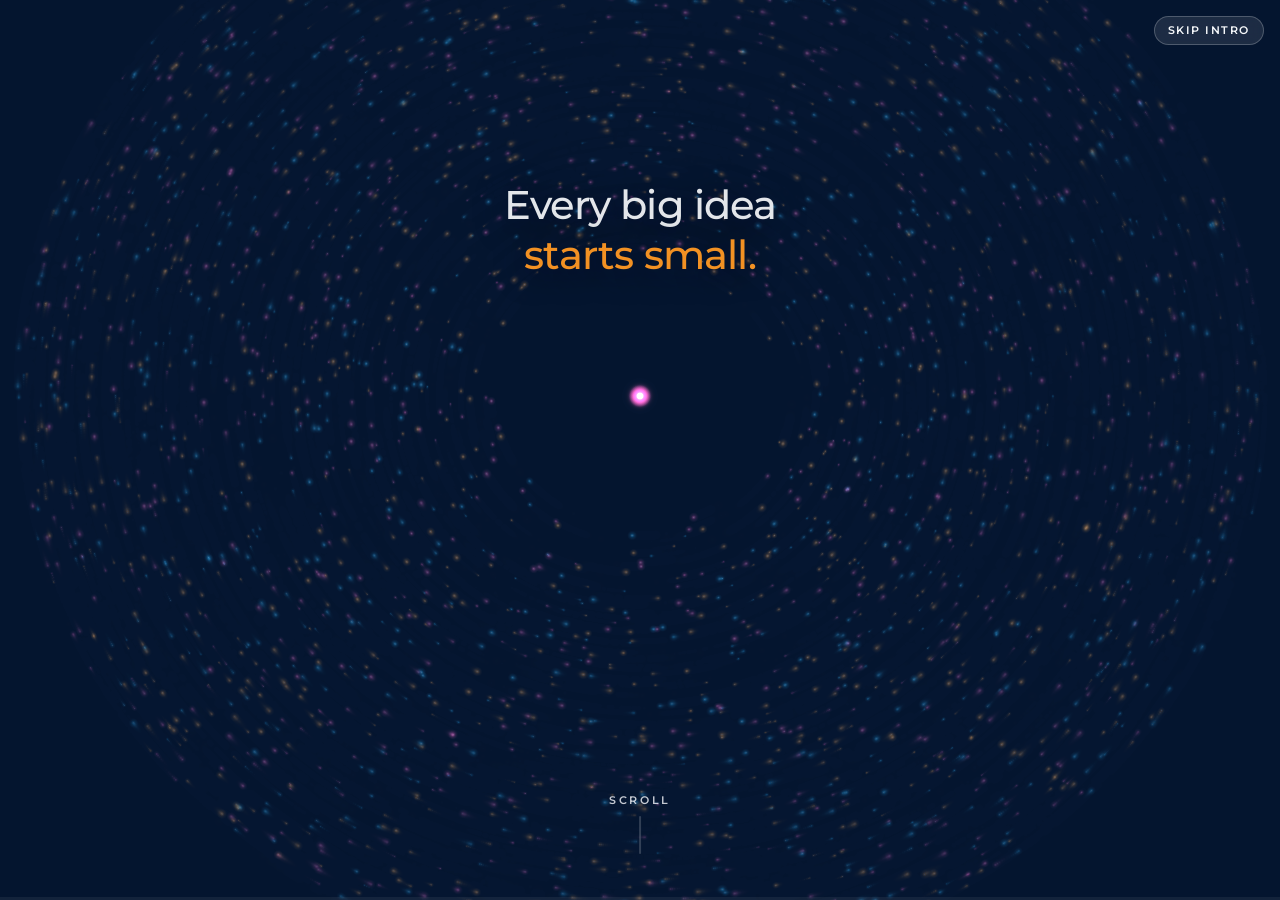
==== index.html @ 08581d8f "Use the high-res MCG logo (crisp white version and full-colour version) Co-Authored-By: Claude Opus " ====
<!doctype html>
<html lang="en">
<head>
<meta charset="utf-8">
<meta name="viewport" content="width=device-width,initial-scale=1,viewport-fit=cover">
<meta name="theme-color" content="#081A35">
<title>MCG Credentials</title>
<link rel="preconnect" href="https://fonts.googleapis.com">
<link rel="preconnect" href="https://fonts.gstatic.com" crossorigin>
<link rel="stylesheet" href="https://fonts.googleapis.com/css2?family=Montserrat:wght@300;400;500;600;700&display=swap">
<link rel="stylesheet" href="styles.css?v=06f9bc8c">
<script>(function(){try{var h=location.hash;if((!h||h==='#'||h==='#1'||h==='#intro')&&!/nointro/.test(location.search)&&!(window.matchMedia&&matchMedia('(prefers-reduced-motion: reduce)').matches))document.documentElement.classList.add('intro')}catch(e){}})();</script>
<link rel="stylesheet" href="intro.css?v=ae460a9e">
</head>
<body>
<div id="intro" tabindex="-1" data-logo="assets/logo_white.webp" aria-label="MCG intro">
  <canvas id="inCv" aria-hidden="true"></canvas>
  <div class="in-txt" id="inT0"><p class="in-s">Every big idea</p><p class="in-s">starts small.</p></div>
  <div class="in-txt" id="inT1"><p class="in-big">We think it.</p></div>
  <div class="in-txt" id="inT2"><p class="in-big">We make it.</p></div>
  <div class="in-txt" id="inT3"><p class="in-big">We grow it.</p><p class="in-stats">800+ brands · 22 years<br>Kuwait &amp; Beirut</p></div>
  <div class="in-txt" id="inT4"><p class="in-big">Welcome to MCG.</p></div>
  <button class="in-skip" id="inSkip" type="button">Skip intro</button>
  <div class="in-hint" id="inHint"><span id="inHintTx">Scroll</span><i></i></div>
  <div class="in-bar"><i id="inBar"></i></div>
  <div class="in-track"></div>
  <div class="in-choose" id="inChoose" aria-hidden="true">
    <div class="ch-top"><img src="assets/logo_white.webp" alt="MCG"><p class="ch-k">Two divisions. One group.</p><p class="ch-h">Where would you like to start?</p></div>
    <div class="ch-tree" aria-hidden="true"><i></i></div>
    <div class="ch-cards">
      <button class="ch-card ag" id="chAgency" type="button"><span class="ch-n">01</span><b>MCG Agency</b><span class="ch-s">Marketing &amp; Communications</span><span class="ch-d">Brand, content, campaigns, media and events, for 800+ brands since 2004.</span><span class="ch-go">See our credentials <svg viewBox="0 0 24 24" fill="none" stroke="currentColor" stroke-width="2" aria-hidden="true"><path d="M4 12h15M13 6l6 6-6 6"/></svg></span></button>
      <a class="ch-card ai" id="chAI" href="ai.html"><span class="ch-n">02</span><b>MCG AI</b><span class="ch-s">Enterprise AI Transformation</span><span class="ch-d">AI consulting, AI as a service, enablement and an innovation lab. In collaboration with NeueCode.</span><span class="ch-go">Explore MCG AI <svg viewBox="0 0 24 24" fill="none" stroke="currentColor" stroke-width="2" aria-hidden="true"><path d="M4 12h15M13 6l6 6-6 6"/></svg></span></a>
    </div>
  </div>
</div>


<div id="vp">
<div id="stage" data-dir="fwd" aria-roledescription="carousel" aria-label="MCG credentials">
  <!-- 1 Cover -->
  <section class="slide s-cover is-active" data-id="hello" data-name="Hello">
    <img class="bg" src="assets/orbs1.webp" alt="">
    <div class="scrim"></div>
    <span class="float" style="left:820px;top:150px;width:22px;height:22px;background:var(--orange)"></span>
    <span class="float" style="left:900px;top:240px;width:14px;height:14px;background:var(--pink);animation-delay:-3s"></span>
    <span class="float" style="left:1010px;top:170px;width:10px;height:10px;background:var(--cyan);animation-delay:-6s"></span>
    <img class="logo rise" style="--d:0" src="assets/logo_white.webp" alt="MCG">
    <p class="eyebrow tag rise" style="--d:1">MCG Agency · Credentials 2026</p>
    <div class="pad">
      <p class="for rise" style="--d:1" id="forLine" hidden>Prepared for <b id="forName"></b></p>
      <p class="for rise" style="--d:1" id="focusLine" hidden>Focused on <b id="focusName"></b></p>
      <div class="kicker rise" style="--d:1"><span class="rule"></span><p class="eyebrow">MCG · Kuwait &amp; Beirut · Since 2004</p></div>
      <h1 class="h1 rise" style="--d:2">We think it.<br>We make it.<br>We grow it<span class="dots3" aria-hidden="true"><i></i><i></i><i></i></span></h1>
      <p class="lede rise" style="--d:3">Strategy, content, campaigns, events and AI films, all under one roof. For Honda, GMC, Kuwait Airways, Microsoft and 800+ more brands since 2004.</p>
      <div class="cbtns rise" style="--d:4"><button class="btn" data-go="1">Take the tour <svg viewBox="0 0 24 24" fill="none" stroke="currentColor" stroke-width="2" aria-hidden="true"><path d="M4 12h15M13 6l6 6-6 6"/></svg></button><a class="btn btn-ai" href="ai.html">Explore MCG AI <svg viewBox="0 0 24 24" fill="none" stroke="currentColor" stroke-width="2" aria-hidden="true"><path d="M4 12h15M13 6l6 6-6 6"/></svg></a></div>
    </div>
  </section>

  <!-- 2 Who -->
  <section class="slide s-who" data-id="who" data-name="Who we are">
    <div class="who">
      <div class="who-l">
        <div class="kicker rise" style="--d:0"><span class="rule"></span><p class="eyebrow">Who we are</p></div>
        <h2 class="h2 rise" style="--d:1">Twenty-two years of building brands in Kuwait.</h2>
        <p class="body rise" style="--d:2">We come up with the idea, make the content, run the campaign and show you what it did. We started as Media City in 2004, and we've been <b>profitable since day one</b>.</p>
        <div class="points rise" style="--d:3">
          <div><i style="--c:var(--cyan)"></i><b>Under one roof</b><span>Strategy, creative, production, media and AI, in one team.</span></div>
          <div><i style="--c:var(--pink)"></i><b>Long relationships</b><span>Ford Alghanim has worked with us for over a decade.</span></div>
          <div><i style="--c:var(--orange)"></i><b>AI-native</b><span>Our own AI tools, AI films and Kuwait's AI community.</span></div>
        </div>
      </div>
      <div class="who-r">
        <div class="counters">
          <div class="counter rise" style="--d:2;--c:var(--cyan)"><b data-count="22">22</b><span>years in the market</span></div>
          <div class="counter rise" style="--d:3;--c:var(--pink)"><b data-count="800" data-suffix="+">800+</b><span>clients served</span></div>
          <div class="counter rise" style="--d:4;--c:var(--orange)"><b data-count="30">30</b><span>people, all in-house</span></div>
          <div class="counter rise" style="--d:5;--c:var(--sky)"><b data-count="1" data-suffix="B+">1B+</b><span>impressions delivered</span></div>
        </div>
        <p class="small rise" style="--d:6">Al Hamra Tower, Kuwait · Beirut, Lebanon</p>
      </div>
    </div>
  </section>

  <!-- 3 Our story -->
  <section data-off="cut" class="slide s-story" data-id="story" data-name="Our story">
    <div class="pad">
      <div class="toprow">
        <div class="head">
          <div class="kicker rise" style="--d:0"><span class="rule"></span><p class="eyebrow">Our story</p></div>
          <h2 class="h2 rise" style="--d:1">From one office in 2004 to an AI-first agency.</h2>
        </div>
        <button class="hint rise replay" style="--d:2" id="stReplay"><i></i>Tap a moment, or watch it play</button>
      </div>
      <div class="st-detail rise" style="--d:3" aria-live="polite">
        <p class="st-big" id="stBig">2004</p>
        <div class="st-main"><p class="eyebrow" id="stEy">2004</p><h3 id="stHead"></h3><p class="body" id="stBody"></p></div>
      </div>
      <div class="st-chart rise" style="--d:4">
        <svg viewBox="0 0 1168 190" aria-hidden="true">
          <defs><linearGradient id="stFill" x1="0" y1="0" x2="0" y2="1"><stop offset="0" stop-color="#F29123" stop-opacity=".22"/><stop offset="1" stop-color="#F29123" stop-opacity="0"/></linearGradient></defs>
          <g id="stTicks"></g>
          <path id="stArea" d=""/>
          <path id="stBase" d=""/>
          <path id="stLit" d=""/>
          <path id="stNext" d=""/>
          <g id="stStorms"></g>
          <circle id="stRunner" r="8"/>
        </svg>
        <div class="st-stops" id="stStops"></div>
      </div>
    </div>
  </section>

  <!-- 6 Who we work with -->
  <section class="slide s-clients-grid" data-id="clients" data-name="Who we work with">
    <div class="pad">
      <div class="toprow">
        <div class="head">
          <div class="kicker rise" style="--d:0"><span class="rule"></span><p class="eyebrow">Who we work with</p></div>
          <h2 class="h2 rise" style="--d:1">Some of the 800+ brands that trust us.</h2>
        </div>
        <p class="hint rise" style="--d:2"><i></i>Tap a logo with a dot to see our work for them.</p>
      </div>
      <div class="sectors rise" style="--d:2" id="sectors" role="tablist" aria-label="Industries"></div>
      <div class="logowall rise" style="--d:3" id="logowall"></div>
      <button class="link wallmore" id="wallMore">Show all the brands <svg viewBox="0 0 24 24" fill="none" stroke="currentColor" stroke-width="2" aria-hidden="true"><path d="M4 12h15M13 6l6 6-6 6"/></svg></button>
    </div>
  </section>

  <!-- 6 How we think -->
  <section data-off="cut" class="slide s-think" data-id="think" data-name="How we work">
    <div class="pad">
      <div class="toprow">
        <div class="head">
          <div class="kicker rise" style="--d:0"><span class="rule"></span><p class="eyebrow">How we work</p></div>
          <h2 class="h2 rise" style="--d:1">Strategy first, always.</h2>
          <p class="lede rise" style="--d:2">Every project, big or small, goes through the same five simple steps.</p>
        </div>
        <button class="hint rise replay" style="--d:2" id="replay"><i></i>Tap a step, or watch it play</button>
      </div>
      <div class="steps rise" style="--d:3" id="steps"></div>
      <div class="steptrack rise" style="--d:4" aria-hidden="true"><i id="stepFill"></i></div>
    </div>
  </section>

  <!-- Our team: our leadership, side by side, and the in-house teams -->
  <section class="slide s-team" data-id="team" data-name="Our team">
    <div class="org">
      <div class="org-l">
        <div class="kicker rise" style="--d:0"><span class="rule"></span><p class="eyebrow">Our team</p></div>
        <h2 class="h2 rise" style="--d:1">The people behind the work.</h2>
        <p class="body rise" style="--d:2">Everything in this deck was made by our team of 30, in Kuwait and Beirut. Strategists, designers, writers, filmmakers, media buyers, event producers and AI specialists, all in-house. Our job is to give them the room to do their best work.</p>
        <div class="ostats rise" style="--d:3"><div><b>2004</b><span>founded</span></div><div><b>30</b><span>people</span></div><div><b>7</b><span>in-house teams</span></div><div><b>2</b><span>offices</span></div></div>
        <div class="olead rise" style="--d:4"><p class="og-l">Leadership</p><div class="olead-g"><figure class="op2"><img src="assets/team_ahmad.webp" alt="Ahmad Al Ajouz"><figcaption><b>Ahmad Al Ajouz</b><span>Chairman &amp; Founder</span></figcaption></figure><figure class="op2"><img src="assets/team_ali.webp" alt="Ali Al Ajouz"><figcaption><b>Ali Al Ajouz</b><span>Chief Executive Officer</span></figcaption></figure><figure class="op2"><img src="assets/team_hussein.webp" alt="Hussein Al Ajouz"><figcaption><b>Hussein Al Ajouz</b><span>Managing Director &amp; Business Development</span></figcaption></figure><figure class="op2"><img src="assets/team_mohamad.webp" alt="Mohamad Zouhairy"><figcaption><b>Mohamad Zouhairy</b><span>Business Director</span></figcaption></figure></div></div>
      </div>
      <div class="ochart rise" style="--d:2" id="oChart">
        <p class="og-l">Seven teams, all in-house</p>
        <div class="oteams" id="oDeps"></div>
      </div>
    </div>
  </section>

  <!-- What we do: the client picks what they want to see -->
  <section class="slide s-pick" data-id="services" data-name="What we do">
    <div class="pad">
      <div class="head">
        <div class="kicker rise" style="--d:0"><span class="rule"></span><p class="eyebrow">What we do · 10 services</p></div>
        <h2 class="h2 rise" style="--d:1">What would you like to see?</h2>
        <p class="lede rise" style="--d:2">Pick the services you care about, and we’ll shape the rest of this tour around them.</p>
      </div>
      <div class="ptiles rise" style="--d:3" id="ptiles" role="group" aria-label="Services"></div>
      <div class="pbar rise" style="--d:4">
        <button class="btn" id="pGo"><span id="pGoT">Show me everything</span> <svg viewBox="0 0 24 24" fill="none" stroke="currentColor" stroke-width="2" aria-hidden="true"><path d="M4 12h15M13 6l6 6-6 6"/></svg></button>
        <button class="pclear" id="pClear" hidden>Clear</button>
        <p class="small" id="pNote">Pick one or more. Or just press next to see everything.</p>
      </div>
    </div>
  </section>

  <!-- One slide per service, filled from SVD in the script. Hidden when the client picked other services. -->
  <section class="slide s-svx" data-id="svc-brand" data-svc="brand" data-name="Brand &amp; creative"></section>
  <section class="slide s-svx" data-id="svc-social" data-svc="social" data-name="Social media"></section>
  <section class="slide s-svx" data-id="svc-digital" data-svc="digital" data-name="Digital marketing"></section>
  <section class="slide s-svx" data-id="svc-media" data-svc="media" data-name="Media buying"></section>
  <section class="slide s-svx" data-id="svc-infl" data-svc="infl" data-name="Influencers"></section>
  <section class="slide s-svx" data-id="svc-film" data-svc="film" data-name="Film &amp; photo"></section>
  <section class="slide s-svx" data-id="svc-events" data-svc="events" data-name="Events &amp; launches"></section>
  <section class="slide s-svx" data-id="svc-mall" data-svc="mall" data-name="Mall activations &amp; booths"></section>
  <section class="slide s-svx" data-id="svc-podcast" data-svc="podcast" data-name="Podcasts"></section>

  <!-- Our AI department (always shown) -->
  <section class="slide s-aid" data-id="svc-ai" data-name="Our AI department">
    <div class="aid">
      <div class="aid-l">
        <div class="kicker rise" style="--d:0"><span class="rule"></span><p class="eyebrow" id="aidEy">What we do · Our AI department</p></div>
        <h2 class="h2 rise" style="--d:1">Our own AI department.</h2>
        <p class="lede rise" style="--d:2">AI images, AI films and hybrid shoots, made in-house by our own team of AI artists, editors and producers.</p>
        <div class="points rise" style="--d:3">
          <div><i style="--c:var(--pink)"></i><b>Big brands</b><span>Leading brands in Kuwait come to us directly.</span></div>
          <div><i style="--c:var(--cyan)"></i><b>Other agencies</b><span>Agencies bring us in to make their AI work.</span></div>
          <div><i style="--c:var(--orange)"></i><b>Real + AI</b><span>We film for real too, so we know where AI fits best.</span></div>
        </div>
        <div class="trust rise" style="--d:4"><p class="eyebrow">AI work for brands like</p><div class="row" id="aidLogos"></div></div>
        <button class="link rise" style="--d:5" data-go="work:@ai" id="aidAll">See all our AI work <svg viewBox="0 0 24 24" fill="none" stroke="currentColor" stroke-width="2" aria-hidden="true"><path d="M4 12h15M13 6l6 6-6 6"/></svg></button>
      </div>
      <div class="aid-r" id="aidTiles"></div>
    </div>
  </section>

  <!-- 11 AI -->
  <section class="slide s-ai" data-id="ai" data-svc="ai" data-name="AI + real shoots">
    <div class="ai">
      <div class="ai-l">
        <div class="kicker rise" style="--d:0"><span class="rule"></span><p class="eyebrow">Our AI department · Hybrid</p></div>
        <h2 class="h2 rise" style="--d:1">AI + real shoots.</h2>
        <p class="lede rise" style="--d:2">We film what must be real, then let AI build the world around it.</p>
        <p class="body rise" style="--d:3;font-size:14.5px">Bigger ideas, fewer shoot days, and a version for every platform. Six ways we do it. Pick a format:</p>
        <div class="tabs rise" style="--d:4" role="tablist" id="tabs"></div>
        <dl class="rows rise" style="--d:5" id="fRows">
          <div><dt>We shoot</dt><dd id="fShoot"></dd></div>
          <div><dt>AI builds</dt><dd id="fBuild"></dd></div>
          <div><dt>Great for</dt><dd id="fFor"></dd></div>
        </dl>
      </div>
      <div class="ai-r" id="fMedia">
        <img class="ph on" src="assets/f_time.webp" alt="A presenter walks through a Gulf courtyard; half today, half seventy years ago">
        <img class="ph" src="assets/f_place.webp" alt="A luxury SUV on a mirror-still salt flat under an enormous moon">
        <img class="ph" src="assets/f_product.webp" alt="Golden smoke from a perfume bottle forms a tiny desert with a caravan">
        <img class="ph" src="assets/f_scale.webp" alt="A lone athlete in a packed stadium at night">
        <img class="ph" src="assets/f_future.webp" alt="A family on an empty plot as their future villas appear">
        <img class="ph" src="assets/f_versions.webp" alt="Four versions of one campaign in a grid">
        <div class="ai-cap"><b id="fName">Time Shift</b><span>Visual made with AI</span></div>
      </div>
    </div>
  </section>

  <!-- Work: a paged grid, filtered by what the client picked -->
  <section class="slide s-work" data-id="work" data-name="Our work">
    <div class="pad">
      <div class="toprow">
        <div class="head">
          <div class="kicker rise" style="--d:0"><span class="rule"></span><p class="eyebrow">Our work</p></div>
          <h2 class="h2 rise" style="--d:1" id="wH">Work we're proud of.</h2>
        </div>
        <div class="work-side2 rise" style="--d:2"><p class="hint"><i></i><span id="wHint"></span></p></div>
      </div>
      <div class="wbar rise" style="--d:2">
        <div class="wtabs" id="wFilters" role="tablist" aria-label="Type of work"></div>
        <div class="spager">
          <button id="sPrev" aria-label="Previous projects"><svg viewBox="0 0 24 24" fill="none" stroke="currentColor" stroke-width="1.8" aria-hidden="true"><path d="M15 5l-7 7 7 7"/></svg></button>
          <span class="sbar"><i id="sBar"></i></span>
          <button id="sNext" aria-label="More projects"><svg viewBox="0 0 24 24" fill="none" stroke="currentColor" stroke-width="1.8" aria-hidden="true"><path d="M9 5l7 7-7 7"/></svg></button>
          <span id="sPos">1 / 1</span>
        </div>
      </div>
      <div class="strip rise" style="--d:3" id="strip"><div class="strack" id="wGrid"></div></div>
      <button class="link wmore" id="wMore">Show more <svg viewBox="0 0 24 24" fill="none" stroke="currentColor" stroke-width="2" aria-hidden="true"><path d="M4 12h15M13 6l6 6-6 6"/></svg></button>
    </div>
  </section>

  <!-- Featured case studies: five slots, refilled to match what the client picked -->
  <section class="slide s-case" data-id="case-honda" data-name="Case: Honda Alghanim" data-case="honda"><div class="proj"><div class="media"></div><div class="panel"></div></div></section>
  <section class="slide s-case" data-id="case-kac" data-name="Case: Kuwait Airways" data-case="kac"><div class="proj"><div class="media"></div><div class="panel"></div></div></section>
  <section class="slide s-case" data-id="case-baraka" data-name="Case: Baraka Dates" data-case="baraka"><div class="proj"><div class="media"></div><div class="panel"></div></div></section>

  <!-- Case studies index -->
  <section class="slide s-cases" data-id="cases" data-name="All case studies">
    <div class="work-head">
      <div class="head">
        <div class="kicker rise" style="--d:0"><span class="rule"></span><p class="eyebrow">Case studies</p></div>
        <h2 class="h2 rise" style="--d:1">Client stories, in depth.</h2>
      </div>
      <div class="work-side rise" style="--d:2">
        <p class="hint"><i></i><span><b id="cCount">19</b> clients. Tap one to open their story.</span></p>
      </div>
    </div>
    <div class="cgrid" id="cGrid"></div>
  </section>

  <!-- 12 Clients -->
  <section data-off="cut" class="slide s-clients" data-id="say" data-name="What clients say">
    <span class="bigq" aria-hidden="true">“</span>
    <div class="pad">
      <div class="head">
        <div class="kicker rise" style="--d:0"><span class="rule"></span><p class="eyebrow">In their words</p></div>
        <h2 class="h2 rise" style="--d:1">What clients say.</h2>
      </div>
      <div class="quotes rise" style="--d:2" aria-live="polite">
        <figure class="q on"><p>“MCG has been a game-changer for our automotive business. Their marketing expertise and innovative strategies have significantly boosted our brand visibility and sales.”</p><small>Automotive client</small></figure>
        <figure class="q"><p>“Their marketing brilliance has attracted more guests and increased bookings, driving our success to new heights.”</p><small>Hospitality client</small></figure>
        <figure class="q"><p>“We started seeing more customers come through our doors. The quick response to briefs and situations is very much appreciated.”</p><small>Food &amp; beverage client</small></figure>
      </div>
      <div class="cl-bottom rise" style="--d:3">
        <div class="qnav" id="qnav"></div>
      </div>
      <div class="marquee rise" style="--d:4" aria-label="Some of our clients">
        <div class="track" id="track"><img src="assets/lg_016.webp" alt="Honda Alghanim"><img src="assets/lg_015.webp" alt="Behbehani"><img src="assets/lg_017.webp" alt="Mashawi"><img src="assets/lg_018.webp" alt="Beyout Investment Group"><img src="assets/lg_019.webp" alt="KCB"><img src="assets/lg_021.webp" alt="Ali Alghanim &amp; Sons Automotive"><img src="assets/lg_022.webp" alt="Behbehani Prestige"><img src="assets/lg_023.webp" alt="CFMOTO"><img src="assets/lg_024.webp" alt="ZO"><img src="assets/lg_025.webp" alt="Behbehani Watch World"><img src="assets/lg_012.webp" alt="Commercial Facilities Co."><img src="assets/lg_014.webp" alt="Honda"></div>
      </div>
    </div>
  </section>

  <!-- 3 What do you need -->
  <section data-off="cut" class="slide s-need" data-id="need" data-name="What do you need?">
    <div class="pad">
      <div class="toprow">
        <div class="head">
          <div class="kicker rise" style="--d:0"><span class="rule"></span><p class="eyebrow">Your turn</p></div>
          <h2 class="h2 rise" style="--d:1">So, what do you need right now?</h2>
        </div>
        <p class="hint rise" style="--d:2"><i></i>Tap one. We'll show you how we'd help.</p>
      </div>
      <div class="need rise" style="--d:3">
        <div class="goals" id="goals"></div>
        <div class="answer" aria-live="polite">
          <p class="eyebrow">Here's how we'd help</p>
          <div class="ans-body" id="ansBody"></div>
        </div>
      </div>
    </div>
  </section>

  <!-- Just for fun: what can your budget do? -->
  <section data-off="cut" class="slide s-bud" data-id="budget" data-name="Bonus round">
    <div class="pad">
      <div class="toprow">
        <div class="head">
          <div class="kicker rise" style="--d:0"><span class="bbadge">Bonus round</span></div>
          <h2 class="h2 rise" style="--d:1">You made it. Here’s some imaginary money.</h2>
        </div>
      </div>
      <div class="bmain rise" style="--d:3">
        <div class="btext" aria-live="polite">
          <p class="bamt" id="bAmt">$0</p>
          <div class="bstage" id="bStage">
            <h3 id="bHead"></h3>
            <p class="bline" id="bLine"></p>
            <div class="bchips" id="bChips"></div>
            <p class="bfame">Who's heard of you: <b id="bFame"></b></p>
          </div>
        </div>
        <div class="bviz" id="bViz">
          <div class="bring"></div><div class="bring r2"></div>
          <div class="borbit" id="bOrbit"></div>
          <div class="bcore" id="bCore"><b>Your<br>brand</b></div>
          <div class="bconf" id="bConf"></div>
        </div>
      </div>
      <div class="bslide rise" style="--d:4">
        <div class="btrack" id="bTrack"><i class="bfill" id="bFill"></i><i class="bpulse"></i><div class="bticks" id="bTicks"></div><input type="range" id="bRange" min="0" max="900" step="1" value="0" aria-label="Budget"></div>
        <div class="blabels" id="bLabels"></div>
      </div>
      <p class="bnote rise" style="--d:5">Slide responsibly. No real money involved. Real numbers come with a real brief. <button class="link" data-go="contact">Let's talk about yours <svg viewBox="0 0 24 24" fill="none" stroke="currentColor" stroke-width="2" aria-hidden="true"><path d="M4 12h15M13 6l6 6-6 6"/></svg></button></p>
    </div>
  </section>

  <!-- Bonus round: ads we wish we'd made (text and links only, no other brands' images or logos) -->
  <section data-off="cut" class="slide s-fav" data-id="favs" data-name="Ads we wish we'd made">
    <div class="pad">
      <div class="head">
        <div class="kicker rise" style="--d:0"><span class="bbadge">Bonus round</span></div>
        <h2 class="h2 rise" style="--d:1">Ads we wish we’d made.</h2>
        <p class="lede rise" style="--d:2">The brands we look up to. Tap one to see why we love it, and what your brand can steal from it.</p>
      </div>
      <div class="favs rise" style="--d:3" id="favs"></div>
      <p class="bnote rise" style="--d:4">Your brand could be on a list like this one day. <button class="link" data-go="contact">Let’s make it happen <svg viewBox="0 0 24 24" fill="none" stroke="currentColor" stroke-width="2" aria-hidden="true"><path d="M4 12h15M13 6l6 6-6 6"/></svg></button></p>
    </div>
  </section>

  <!-- Bonus round: slide from 2004 to today and watch the team grow. Headcounts live in GROW (script). -->
  <section class="slide s-grow" data-id="grow" data-name="Watch us grow">
    <div class="pad">
      <div class="head">
        <div class="kicker rise" style="--d:0"><span class="bbadge">Bonus round</span></div>
        <h2 class="h2 rise" style="--d:1">Watch us grow up.</h2>
        <p class="lede rise" style="--d:2">Drag the slider from 2004 to today (and a little beyond) and watch the team fill the room.</p>
      </div>
      <div class="gmain rise" style="--d:3">
        <div class="gtext" aria-live="polite">
          <p class="gyear" id="gYear">2004</p>
          <p class="gcount"><b id="gNum">1</b> <span id="gWord">person</span></p>
          <div class="gcap" id="gCap"><h3 id="gHead"></h3><p id="gLine"></p><div class="bchips" id="gChips"></div></div>
        </div>
        <div class="gcrowd" id="gCrowd"><div class="gspot"></div><div class="gfloor"></div><div class="gconf" id="gConf"></div></div>
      </div>
      <div class="bslide rise" style="--d:4">
        <div class="btrack gtrack"><i class="bfill" id="gFill"></i><i class="bpulse"></i><div class="bticks" id="gTicks"></div><input type="range" id="gRange" min="2004" max="2027" step="0.01" value="2004" aria-label="Year"></div>
        <div class="blabels" id="gLabels"></div>
      </div>
      <p class="bnote rise" style="--d:5">Every one of them works in-house, in Kuwait and Beirut. <button class="link" data-go="contact">Come meet them <svg viewBox="0 0 24 24" fill="none" stroke="currentColor" stroke-width="2" aria-hidden="true"><path d="M4 12h15M13 6l6 6-6 6"/></svg></button></p>
    </div>
  </section>

  <!-- 13 Contact -->
  <section class="slide s-contact" data-id="contact" data-name="Let's talk">
    <img class="bg" src="assets/orbs1.webp" alt="">
    <div class="scrim"></div>
    <div class="contact">
      <div class="contact-l">
        <img class="logo rise" style="--d:0" src="assets/logo_white.webp" alt="MCG">
        <h2 class="h2 rise" style="--d:1">Let's build what's next<span class="dots3" aria-hidden="true"><i></i><i></i><i></i></span></h2>
        <p class="lede rise" style="--d:2">Send us the brief. We'll come back with ideas you can see.</p>
        <dl class="clist rise" style="--d:3">
          <dt>Web</dt><dd><a href="https://www.mcgmasters.com" target="_blank" rel="noopener">mcgmasters.com</a></dd>
          <dt>Email</dt><dd>info@mcgmasters.com</dd>
          <dt>Phone</dt><dd>+965 2220 2220</dd>
          <dt>Instagram</dt><dd><a href="https://www.instagram.com/mcgroupkw/" target="_blank" rel="noopener">@mcgroupkw</a></dd>
          <dt>Offices</dt><dd>Al Hamra Tower, Floor 18, Kuwait · Yarzeh, Baabda, Lebanon</dd>
        </dl>
        <div class="qrs rise" style="--d:4">
          <figure><a href="https://calendly.com/husseinajouz/30min" target="_blank" rel="noopener" aria-label="Book a call"><svg class="qr" viewBox="0 0 33 33" shape-rendering="crispEdges" role="img" aria-label="QR code: https://calendly.com/husseinajouz/30min"><rect width="33" height="33" fill="#fff"/><path d="M2,2h1v1h-1zM3,2h1v1h-1zM4,2h1v1h-1zM5,2h1v1h-1zM6,2h1v1h-1zM7,2h1v1h-1zM8,2h1v1h-1zM12,2h1v1h-1zM14,2h1v1h-1zM15,2h1v1h-1zM16,2h1v1h-1zM17,2h1v1h-1zM21,2h1v1h-1zM24,2h1v1h-1zM25,2h1v1h-1zM26,2h1v1h-1zM27,2h1v1h-1zM28,2h1v1h-1zM29,2h1v1h-1zM30,2h1v1h-1zM2,3h1v1h-1zM8,3h1v1h-1zM10,3h1v1h-1zM11,3h1v1h-1zM12,3h1v1h-1zM15,3h1v1h-1zM16,3h1v1h-1zM17,3h1v1h-1zM19,3h1v1h-1zM20,3h1v1h-1zM21,3h1v1h-1zM24,3h1v1h-1zM30,3h1v1h-1zM2,4h1v1h-1zM4,4h1v1h-1zM5,4h1v1h-1zM6,4h1v1h-1zM8,4h1v1h-1zM11,4h1v1h-1zM12,4h1v1h-1zM13,4h1v1h-1zM14,4h1v1h-1zM18,4h1v1h-1zM22,4h1v1h-1zM24,4h1v1h-1zM26,4h1v1h-1zM27,4h1v1h-1zM28,4h1v1h-1zM30,4h1v1h-1zM2,5h1v1h-1zM4,5h1v1h-1zM5,5h1v1h-1zM6,5h1v1h-1zM8,5h1v1h-1zM11,5h1v1h-1zM16,5h1v1h-1zM17,5h1v1h-1zM18,5h1v1h-1zM20,5h1v1h-1zM24,5h1v1h-1zM26,5h1v1h-1zM27,5h1v1h-1zM28,5h1v1h-1zM30,5h1v1h-1zM2,6h1v1h-1zM4,6h1v1h-1zM5,6h1v1h-1zM6,6h1v1h-1zM8,6h1v1h-1zM10,6h1v1h-1zM11,6h1v1h-1zM13,6h1v1h-1zM14,6h1v1h-1zM15,6h1v1h-1zM16,6h1v1h-1zM17,6h1v1h-1zM18,6h1v1h-1zM21,6h1v1h-1zM24,6h1v1h-1zM26,6h1v1h-1zM27,6h1v1h-1zM28,6h1v1h-1zM30,6h1v1h-1zM2,7h1v1h-1zM8,7h1v1h-1zM11,7h1v1h-1zM12,7h1v1h-1zM13,7h1v1h-1zM14,7h1v1h-1zM15,7h1v1h-1zM17,7h1v1h-1zM18,7h1v1h-1zM21,7h1v1h-1zM22,7h1v1h-1zM24,7h1v1h-1zM30,7h1v1h-1zM2,8h1v1h-1zM3,8h1v1h-1zM4,8h1v1h-1zM5,8h1v1h-1zM6,8h1v1h-1zM7,8h1v1h-1zM8,8h1v1h-1zM10,8h1v1h-1zM12,8h1v1h-1zM14,8h1v1h-1zM16,8h1v1h-1zM18,8h1v1h-1zM20,8h1v1h-1zM22,8h1v1h-1zM24,8h1v1h-1zM25,8h1v1h-1zM26,8h1v1h-1zM27,8h1v1h-1zM28,8h1v1h-1zM29,8h1v1h-1zM30,8h1v1h-1zM11,9h1v1h-1zM14,9h1v1h-1zM15,9h1v1h-1zM16,9h1v1h-1zM19,9h1v1h-1zM20,9h1v1h-1zM22,9h1v1h-1zM2,10h1v1h-1zM4,10h1v1h-1zM6,10h1v1h-1zM8,10h1v1h-1zM11,10h1v1h-1zM12,10h1v1h-1zM15,10h1v1h-1zM19,10h1v1h-1zM21,10h1v1h-1zM22,10h1v1h-1zM26,10h1v1h-1zM29,10h1v1h-1zM3,11h1v1h-1zM4,11h1v1h-1zM7,11h1v1h-1zM10,11h1v1h-1zM12,11h1v1h-1zM19,11h1v1h-1zM20,11h1v1h-1zM23,11h1v1h-1zM24,11h1v1h-1zM27,11h1v1h-1zM30,11h1v1h-1zM2,12h1v1h-1zM3,12h1v1h-1zM5,12h1v1h-1zM6,12h1v1h-1zM7,12h1v1h-1zM8,12h1v1h-1zM10,12h1v1h-1zM15,12h1v1h-1zM19,12h1v1h-1zM20,12h1v1h-1zM23,12h1v1h-1zM25,12h1v1h-1zM26,12h1v1h-1zM28,12h1v1h-1zM29,12h1v1h-1zM30,12h1v1h-1zM2,13h1v1h-1zM3,13h1v1h-1zM5,13h1v1h-1zM10,13h1v1h-1zM11,13h1v1h-1zM13,13h1v1h-1zM14,13h1v1h-1zM15,13h1v1h-1zM18,13h1v1h-1zM19,13h1v1h-1zM20,13h1v1h-1zM21,13h1v1h-1zM22,13h1v1h-1zM23,13h1v1h-1zM24,13h1v1h-1zM29,13h1v1h-1zM4,14h1v1h-1zM7,14h1v1h-1zM8,14h1v1h-1zM10,14h1v1h-1zM16,14h1v1h-1zM17,14h1v1h-1zM18,14h1v1h-1zM19,14h1v1h-1zM21,14h1v1h-1zM22,14h1v1h-1zM23,14h1v1h-1zM24,14h1v1h-1zM27,14h1v1h-1zM29,14h1v1h-1zM30,14h1v1h-1zM10,15h1v1h-1zM11,15h1v1h-1zM14,15h1v1h-1zM19,15h1v1h-1zM22,15h1v1h-1zM23,15h1v1h-1zM24,15h1v1h-1zM27,15h1v1h-1zM30,15h1v1h-1zM5,16h1v1h-1zM7,16h1v1h-1zM8,16h1v1h-1zM9,16h1v1h-1zM11,16h1v1h-1zM12,16h1v1h-1zM15,16h1v1h-1zM18,16h1v1h-1zM23,16h1v1h-1zM24,16h1v1h-1zM26,16h1v1h-1zM27,16h1v1h-1zM29,16h1v1h-1zM30,16h1v1h-1zM3,17h1v1h-1zM6,17h1v1h-1zM7,17h1v1h-1zM9,17h1v1h-1zM10,17h1v1h-1zM19,17h1v1h-1zM20,17h1v1h-1zM22,17h1v1h-1zM23,17h1v1h-1zM26,17h1v1h-1zM27,17h1v1h-1zM29,17h1v1h-1zM2,18h1v1h-1zM4,18h1v1h-1zM7,18h1v1h-1zM8,18h1v1h-1zM9,18h1v1h-1zM11,18h1v1h-1zM14,18h1v1h-1zM17,18h1v1h-1zM19,18h1v1h-1zM21,18h1v1h-1zM22,18h1v1h-1zM23,18h1v1h-1zM24,18h1v1h-1zM27,18h1v1h-1zM29,18h1v1h-1zM30,18h1v1h-1zM5,19h1v1h-1zM7,19h1v1h-1zM9,19h1v1h-1zM10,19h1v1h-1zM12,19h1v1h-1zM13,19h1v1h-1zM14,19h1v1h-1zM15,19h1v1h-1zM18,19h1v1h-1zM22,19h1v1h-1zM23,19h1v1h-1zM24,19h1v1h-1zM27,19h1v1h-1zM28,19h1v1h-1zM30,19h1v1h-1zM2,20h1v1h-1zM5,20h1v1h-1zM6,20h1v1h-1zM7,20h1v1h-1zM8,20h1v1h-1zM9,20h1v1h-1zM11,20h1v1h-1zM12,20h1v1h-1zM13,20h1v1h-1zM16,20h1v1h-1zM20,20h1v1h-1zM23,20h1v1h-1zM25,20h1v1h-1zM26,20h1v1h-1zM29,20h1v1h-1zM30,20h1v1h-1zM3,21h1v1h-1zM4,21h1v1h-1zM5,21h1v1h-1zM6,21h1v1h-1zM7,21h1v1h-1zM10,21h1v1h-1zM11,21h1v1h-1zM13,21h1v1h-1zM15,21h1v1h-1zM16,21h1v1h-1zM17,21h1v1h-1zM18,21h1v1h-1zM19,21h1v1h-1zM20,21h1v1h-1zM23,21h1v1h-1zM25,21h1v1h-1zM27,21h1v1h-1zM29,21h1v1h-1zM2,22h1v1h-1zM4,22h1v1h-1zM5,22h1v1h-1zM6,22h1v1h-1zM8,22h1v1h-1zM9,22h1v1h-1zM11,22h1v1h-1zM16,22h1v1h-1zM19,22h1v1h-1zM22,22h1v1h-1zM23,22h1v1h-1zM24,22h1v1h-1zM25,22h1v1h-1zM26,22h1v1h-1zM10,23h1v1h-1zM11,23h1v1h-1zM13,23h1v1h-1zM16,23h1v1h-1zM18,23h1v1h-1zM21,23h1v1h-1zM22,23h1v1h-1zM26,23h1v1h-1zM28,23h1v1h-1zM29,23h1v1h-1zM30,23h1v1h-1zM2,24h1v1h-1zM3,24h1v1h-1zM4,24h1v1h-1zM5,24h1v1h-1zM6,24h1v1h-1zM7,24h1v1h-1zM8,24h1v1h-1zM13,24h1v1h-1zM14,24h1v1h-1zM15,24h1v1h-1zM19,24h1v1h-1zM21,24h1v1h-1zM22,24h1v1h-1zM24,24h1v1h-1zM26,24h1v1h-1zM27,24h1v1h-1zM29,24h1v1h-1zM30,24h1v1h-1zM2,25h1v1h-1zM8,25h1v1h-1zM12,25h1v1h-1zM14,25h1v1h-1zM18,25h1v1h-1zM19,25h1v1h-1zM22,25h1v1h-1zM26,25h1v1h-1zM27,25h1v1h-1zM30,25h1v1h-1zM2,26h1v1h-1zM4,26h1v1h-1zM5,26h1v1h-1zM6,26h1v1h-1zM8,26h1v1h-1zM10,26h1v1h-1zM11,26h1v1h-1zM12,26h1v1h-1zM14,26h1v1h-1zM17,26h1v1h-1zM18,26h1v1h-1zM19,26h1v1h-1zM22,26h1v1h-1zM23,26h1v1h-1zM24,26h1v1h-1zM25,26h1v1h-1zM26,26h1v1h-1zM29,26h1v1h-1zM30,26h1v1h-1zM2,27h1v1h-1zM4,27h1v1h-1zM5,27h1v1h-1zM6,27h1v1h-1zM8,27h1v1h-1zM14,27h1v1h-1zM15,27h1v1h-1zM18,27h1v1h-1zM19,27h1v1h-1zM21,27h1v1h-1zM22,27h1v1h-1zM25,27h1v1h-1zM26,27h1v1h-1zM28,27h1v1h-1zM29,27h1v1h-1zM30,27h1v1h-1zM2,28h1v1h-1zM4,28h1v1h-1zM5,28h1v1h-1zM6,28h1v1h-1zM8,28h1v1h-1zM10,28h1v1h-1zM11,28h1v1h-1zM14,28h1v1h-1zM18,28h1v1h-1zM20,28h1v1h-1zM21,28h1v1h-1zM23,28h1v1h-1zM25,28h1v1h-1zM26,28h1v1h-1zM27,28h1v1h-1zM30,28h1v1h-1zM2,29h1v1h-1zM8,29h1v1h-1zM12,29h1v1h-1zM13,29h1v1h-1zM16,29h1v1h-1zM19,29h1v1h-1zM20,29h1v1h-1zM21,29h1v1h-1zM22,29h1v1h-1zM23,29h1v1h-1zM24,29h1v1h-1zM26,29h1v1h-1zM29,29h1v1h-1zM2,30h1v1h-1zM3,30h1v1h-1zM4,30h1v1h-1zM5,30h1v1h-1zM6,30h1v1h-1zM7,30h1v1h-1zM8,30h1v1h-1zM10,30h1v1h-1zM12,30h1v1h-1zM13,30h1v1h-1zM14,30h1v1h-1zM16,30h1v1h-1zM17,30h1v1h-1zM18,30h1v1h-1zM19,30h1v1h-1zM22,30h1v1h-1zM23,30h1v1h-1zM24,30h1v1h-1zM26,30h1v1h-1zM29,30h1v1h-1zM30,30h1v1h-1z" fill="#144074"/></svg></a><figcaption>Book a call</figcaption></figure>
          <figure><a href="https://www.mcgmasters.com" target="_blank" rel="noopener" aria-label="Visit mcgmasters.com"><svg class="qr" viewBox="0 0 29 29" shape-rendering="crispEdges" role="img" aria-label="QR code: https://www.mcgmasters.com"><rect width="29" height="29" fill="#fff"/><path d="M2,2h1v1h-1zM3,2h1v1h-1zM4,2h1v1h-1zM5,2h1v1h-1zM6,2h1v1h-1zM7,2h1v1h-1zM8,2h1v1h-1zM10,2h1v1h-1zM11,2h1v1h-1zM12,2h1v1h-1zM13,2h1v1h-1zM14,2h1v1h-1zM15,2h1v1h-1zM20,2h1v1h-1zM21,2h1v1h-1zM22,2h1v1h-1zM23,2h1v1h-1zM24,2h1v1h-1zM25,2h1v1h-1zM26,2h1v1h-1zM2,3h1v1h-1zM8,3h1v1h-1zM10,3h1v1h-1zM11,3h1v1h-1zM12,3h1v1h-1zM16,3h1v1h-1zM18,3h1v1h-1zM20,3h1v1h-1zM26,3h1v1h-1zM2,4h1v1h-1zM4,4h1v1h-1zM5,4h1v1h-1zM6,4h1v1h-1zM8,4h1v1h-1zM10,4h1v1h-1zM11,4h1v1h-1zM13,4h1v1h-1zM15,4h1v1h-1zM16,4h1v1h-1zM17,4h1v1h-1zM18,4h1v1h-1zM20,4h1v1h-1zM22,4h1v1h-1zM23,4h1v1h-1zM24,4h1v1h-1zM26,4h1v1h-1zM2,5h1v1h-1zM4,5h1v1h-1zM5,5h1v1h-1zM6,5h1v1h-1zM8,5h1v1h-1zM12,5h1v1h-1zM14,5h1v1h-1zM15,5h1v1h-1zM18,5h1v1h-1zM20,5h1v1h-1zM22,5h1v1h-1zM23,5h1v1h-1zM24,5h1v1h-1zM26,5h1v1h-1zM2,6h1v1h-1zM4,6h1v1h-1zM5,6h1v1h-1zM6,6h1v1h-1zM8,6h1v1h-1zM10,6h1v1h-1zM12,6h1v1h-1zM13,6h1v1h-1zM18,6h1v1h-1zM20,6h1v1h-1zM22,6h1v1h-1zM23,6h1v1h-1zM24,6h1v1h-1zM26,6h1v1h-1zM2,7h1v1h-1zM8,7h1v1h-1zM11,7h1v1h-1zM13,7h1v1h-1zM14,7h1v1h-1zM16,7h1v1h-1zM20,7h1v1h-1zM26,7h1v1h-1zM2,8h1v1h-1zM3,8h1v1h-1zM4,8h1v1h-1zM5,8h1v1h-1zM6,8h1v1h-1zM7,8h1v1h-1zM8,8h1v1h-1zM10,8h1v1h-1zM12,8h1v1h-1zM14,8h1v1h-1zM16,8h1v1h-1zM18,8h1v1h-1zM20,8h1v1h-1zM21,8h1v1h-1zM22,8h1v1h-1zM23,8h1v1h-1zM24,8h1v1h-1zM25,8h1v1h-1zM26,8h1v1h-1zM13,9h1v1h-1zM14,9h1v1h-1zM15,9h1v1h-1zM16,9h1v1h-1zM18,9h1v1h-1zM2,10h1v1h-1zM5,10h1v1h-1zM6,10h1v1h-1zM7,10h1v1h-1zM8,10h1v1h-1zM9,10h1v1h-1zM10,10h1v1h-1zM12,10h1v1h-1zM16,10h1v1h-1zM18,10h1v1h-1zM19,10h1v1h-1zM22,10h1v1h-1zM24,10h1v1h-1zM25,10h1v1h-1zM26,10h1v1h-1zM2,11h1v1h-1zM5,11h1v1h-1zM6,11h1v1h-1zM7,11h1v1h-1zM9,11h1v1h-1zM11,11h1v1h-1zM16,11h1v1h-1zM17,11h1v1h-1zM19,11h1v1h-1zM21,11h1v1h-1zM22,11h1v1h-1zM23,11h1v1h-1zM24,11h1v1h-1zM25,11h1v1h-1zM4,12h1v1h-1zM5,12h1v1h-1zM6,12h1v1h-1zM7,12h1v1h-1zM8,12h1v1h-1zM9,12h1v1h-1zM12,12h1v1h-1zM13,12h1v1h-1zM17,12h1v1h-1zM18,12h1v1h-1zM20,12h1v1h-1zM21,12h1v1h-1zM23,12h1v1h-1zM26,12h1v1h-1zM3,13h1v1h-1zM6,13h1v1h-1zM9,13h1v1h-1zM11,13h1v1h-1zM13,13h1v1h-1zM16,13h1v1h-1zM17,13h1v1h-1zM21,13h1v1h-1zM23,13h1v1h-1zM24,13h1v1h-1zM25,13h1v1h-1zM26,13h1v1h-1zM4,14h1v1h-1zM5,14h1v1h-1zM7,14h1v1h-1zM8,14h1v1h-1zM9,14h1v1h-1zM10,14h1v1h-1zM11,14h1v1h-1zM12,14h1v1h-1zM13,14h1v1h-1zM14,14h1v1h-1zM17,14h1v1h-1zM18,14h1v1h-1zM20,14h1v1h-1zM26,14h1v1h-1zM2,15h1v1h-1zM3,15h1v1h-1zM4,15h1v1h-1zM5,15h1v1h-1zM6,15h1v1h-1zM7,15h1v1h-1zM14,15h1v1h-1zM15,15h1v1h-1zM17,15h1v1h-1zM18,15h1v1h-1zM19,15h1v1h-1zM22,15h1v1h-1zM25,15h1v1h-1zM2,16h1v1h-1zM3,16h1v1h-1zM4,16h1v1h-1zM5,16h1v1h-1zM6,16h1v1h-1zM8,16h1v1h-1zM17,16h1v1h-1zM19,16h1v1h-1zM20,16h1v1h-1zM22,16h1v1h-1zM23,16h1v1h-1zM24,16h1v1h-1zM25,16h1v1h-1zM26,16h1v1h-1zM2,17h1v1h-1zM11,17h1v1h-1zM12,17h1v1h-1zM16,17h1v1h-1zM17,17h1v1h-1zM18,17h1v1h-1zM19,17h1v1h-1zM21,17h1v1h-1zM23,17h1v1h-1zM24,17h1v1h-1zM26,17h1v1h-1zM2,18h1v1h-1zM4,18h1v1h-1zM5,18h1v1h-1zM6,18h1v1h-1zM8,18h1v1h-1zM9,18h1v1h-1zM10,18h1v1h-1zM11,18h1v1h-1zM12,18h1v1h-1zM14,18h1v1h-1zM15,18h1v1h-1zM17,18h1v1h-1zM18,18h1v1h-1zM19,18h1v1h-1zM20,18h1v1h-1zM21,18h1v1h-1zM22,18h1v1h-1zM24,18h1v1h-1zM25,18h1v1h-1zM10,19h1v1h-1zM12,19h1v1h-1zM16,19h1v1h-1zM18,19h1v1h-1zM22,19h1v1h-1zM24,19h1v1h-1zM25,19h1v1h-1zM2,20h1v1h-1zM3,20h1v1h-1zM4,20h1v1h-1zM5,20h1v1h-1zM6,20h1v1h-1zM7,20h1v1h-1zM8,20h1v1h-1zM10,20h1v1h-1zM11,20h1v1h-1zM12,20h1v1h-1zM13,20h1v1h-1zM16,20h1v1h-1zM18,20h1v1h-1zM20,20h1v1h-1zM22,20h1v1h-1zM26,20h1v1h-1zM2,21h1v1h-1zM8,21h1v1h-1zM10,21h1v1h-1zM11,21h1v1h-1zM12,21h1v1h-1zM13,21h1v1h-1zM15,21h1v1h-1zM17,21h1v1h-1zM18,21h1v1h-1zM22,21h1v1h-1zM2,22h1v1h-1zM4,22h1v1h-1zM5,22h1v1h-1zM6,22h1v1h-1zM8,22h1v1h-1zM10,22h1v1h-1zM11,22h1v1h-1zM12,22h1v1h-1zM13,22h1v1h-1zM14,22h1v1h-1zM17,22h1v1h-1zM18,22h1v1h-1zM19,22h1v1h-1zM20,22h1v1h-1zM21,22h1v1h-1zM22,22h1v1h-1zM2,23h1v1h-1zM4,23h1v1h-1zM5,23h1v1h-1zM6,23h1v1h-1zM8,23h1v1h-1zM10,23h1v1h-1zM11,23h1v1h-1zM12,23h1v1h-1zM13,23h1v1h-1zM15,23h1v1h-1zM16,23h1v1h-1zM17,23h1v1h-1zM18,23h1v1h-1zM20,23h1v1h-1zM25,23h1v1h-1zM26,23h1v1h-1zM2,24h1v1h-1zM4,24h1v1h-1zM5,24h1v1h-1zM6,24h1v1h-1zM8,24h1v1h-1zM13,24h1v1h-1zM15,24h1v1h-1zM18,24h1v1h-1zM19,24h1v1h-1zM22,24h1v1h-1zM23,24h1v1h-1zM24,24h1v1h-1zM25,24h1v1h-1zM26,24h1v1h-1zM2,25h1v1h-1zM8,25h1v1h-1zM14,25h1v1h-1zM21,25h1v1h-1zM22,25h1v1h-1zM24,25h1v1h-1zM25,25h1v1h-1zM26,25h1v1h-1zM2,26h1v1h-1zM3,26h1v1h-1zM4,26h1v1h-1zM5,26h1v1h-1zM6,26h1v1h-1zM7,26h1v1h-1zM8,26h1v1h-1zM10,26h1v1h-1zM12,26h1v1h-1zM13,26h1v1h-1zM14,26h1v1h-1zM18,26h1v1h-1zM19,26h1v1h-1zM23,26h1v1h-1zM26,26h1v1h-1z" fill="#144074"/></svg></a><figcaption>Visit our site</figcaption></figure>
        </div>
      </div>
      <aside class="ps rise" style="--d:3">
        <p class="eyebrow">P.S.</p>
        <h3>Liked this tour? We build them for brands too.</h3>
        <p>Company profiles, catalogues and menus that people actually enjoy opening, on any screen.</p>
        <a class="btn" href="https://calendly.com/husseinajouz/30min" target="_blank" rel="noopener">Ask us about it <svg viewBox="0 0 24 24" fill="none" stroke="currentColor" stroke-width="2" aria-hidden="true"><path d="M4 12h15M13 6l6 6-6 6"/></svg></a>
      </aside>
    </div>
  </section>

  <!-- nav -->
  <nav class="pill" aria-label="Navigation">
    <button id="prev" aria-label="Previous"><svg viewBox="0 0 24 24" fill="none" stroke="currentColor" stroke-width="1.8" aria-hidden="true"><path d="M15 5l-7 7 7 7"/></svg></button>
    <div class="navdots" id="dots"></div>
    <span class="sep"></span>
    <button id="fs" aria-label="Full screen"><svg viewBox="0 0 24 24" fill="none" stroke="currentColor" stroke-width="1.6" aria-hidden="true"><path d="M4 9V4h5M20 9V4h-5M4 15v5h5M20 15v5h-5"/></svg></button>
    <button id="menuBtn" aria-label="All slides" aria-expanded="false"><svg viewBox="0 0 24 24" fill="none" stroke="currentColor" stroke-width="1.6" aria-hidden="true"><path d="M5 7h14M5 12h14M5 17h14"/></svg></button>
    <button id="next" aria-label="Next"><svg viewBox="0 0 24 24" fill="none" stroke="currentColor" stroke-width="1.8" aria-hidden="true"><path d="M9 5l7 7-7 7"/></svg></button>
  </nav>
  <div class="menu" id="menu"><ol id="menuList"></ol></div>

  <div class="lb" id="lb" role="dialog" aria-modal="true" aria-label="Project">
    <div class="lb-card">
      <div class="lb-media" id="lbMedia"><div class="lb-thumbs" id="lbThumbs"></div></div>
      <div class="lb-info">
        <p class="eyebrow" id="lbCat"></p>
        <h3 id="lbClient"></h3>
        <p class="lede" id="lbTitle"></p>
        <p class="body" id="lbDesc"></p>
        <div class="results" id="lbRes"></div>
        <div class="lb-actions" id="lbAct"></div>
        <div class="lb-nav">
          <button id="lbPrev" aria-label="Previous project"><svg viewBox="0 0 24 24" fill="none" stroke="currentColor" stroke-width="1.8" aria-hidden="true"><path d="M15 5l-7 7 7 7"/></svg></button>
          <span id="lbPos">1 / 25</span>
          <button id="lbNext" aria-label="Next project"><svg viewBox="0 0 24 24" fill="none" stroke="currentColor" stroke-width="1.8" aria-hidden="true"><path d="M9 5l7 7-7 7"/></svg></button>
        </div>
      </div>
    </div>
    <button class="close" data-close aria-label="Close"><svg viewBox="0 0 24 24" fill="none" stroke="currentColor" stroke-width="2" aria-hidden="true"><path d="M6 6l12 12M18 6L6 18"/></svg></button>
  </div>
  <div class="cv" id="cv" role="dialog" aria-modal="true" aria-label="Case study">
    <div class="proj">
      <div class="media" id="cvMedia"></div>
      <div class="panel cv-panel" id="cvPanel">
        <div class="p-top"><span class="cv-logo" id="cvLogo"></span><p class="eyebrow" id="cvEy"></p></div>
        <h2 class="h2" id="cvH"></h2>
        <div class="cstep"><p class="eyebrow">The brief</p><p class="body" id="cvP"></p></div>
        <div class="cv-did"><p class="eyebrow">What we did</p><ul id="cvDid"></ul></div>
        <div class="cstep" id="cvResW"><p class="eyebrow">The result</p><div class="results" id="cvRes"></div></div>
        <div class="cv-watch" id="cvWatch"></div>
        <div class="cv-nav">
          <button id="cvPrev" aria-label="Previous case study"><svg viewBox="0 0 24 24" fill="none" stroke="currentColor" stroke-width="1.8" aria-hidden="true"><path d="M15 5l-7 7 7 7"/></svg></button>
          <span id="cvPos"></span>
          <button id="cvNext" aria-label="Next case study"><svg viewBox="0 0 24 24" fill="none" stroke="currentColor" stroke-width="1.8" aria-hidden="true"><path d="M9 5l7 7-7 7"/></svg></button>
          <button class="cv-all" id="cvAll">All case studies</button>
        </div>
      </div>
    </div>
    <button class="close" data-close aria-label="Close"><svg viewBox="0 0 24 24" fill="none" stroke="currentColor" stroke-width="2" aria-hidden="true"><path d="M6 6l12 12M18 6L6 18"/></svg></button>
  </div>
</div>
</div>

<a class="fcta" href="https://calendly.com/husseinajouz/30min" target="_blank" rel="noopener">Book a call <svg viewBox="0 0 24 24" fill="none" stroke="currentColor" stroke-width="2" aria-hidden="true"><path d="M4 12h15M13 6l6 6-6 6"/></svg></a>
<div class="turn" id="turn" role="status"><div>
  <svg viewBox="0 0 64 64" fill="none" stroke="#F6F8FB" stroke-width="2.4" aria-hidden="true"><rect x="20" y="8" width="24" height="44" rx="4"/><path d="M29 46h6"/></svg>
  <p>Turn your phone sideways<br>for the full view.</p><small>Tap anywhere to continue</small>
</div></div>

<script src="intro.js?v=db927bac"></script>
<script src="script.js?v=0a1907a9"></script>

</body>
</html>
---- styles.css ----
/* Layout: a fixed 1280x720 landscape stage, scaled to fit any screen (and turned sideways on
   portrait phones). Grammar from the reference: orange rule + eyebrow, bold sans headline, light line,
   hairlines, then one playful interaction per slide. */
:root{
  --navy:#144074; --navy-deep:#0D2B52; --navy-ink:#081A35; --blue:#125D99; --sky:#2694CF;
  --cyan:#1FA7E0; --pink:#E94C97; --orange:#F29123; --orange-ink:#B5600B;
  --ink:#F6F8FB; --mist:#C5D5E8; --mist-2:#93ABC9; --line:rgba(246,248,251,.2);
  --cream:#F1EBDF; --cream-2:#E7DECF; --cream-ink:#12305A; --cream-mute:#4E6382; --cream-line:rgba(20,64,116,.14);
  --f-display:'Montserrat','Helvetica Neue',Helvetica,Arial,sans-serif;
  --f-sans:'Montserrat','Helvetica Neue',Helvetica,Arial,sans-serif;
  color-scheme:dark;
}
html,body{height:100%}
body{margin:0;background:var(--navy-ink);color:var(--ink);font-family:var(--f-sans);overflow:hidden;-webkit-font-smoothing:antialiased;-webkit-tap-highlight-color:transparent}
*,*::before,*::after{box-sizing:border-box}
h1,h2,h3,p,figure,dl,dd{margin:0}
button{font:inherit;color:inherit;background:none;border:0;padding:0;cursor:pointer}
a{color:inherit}
img{max-width:100%;display:block}
:focus-visible{outline:2px solid var(--orange);outline-offset:3px;border-radius:4px}

/* ---------- viewport + stage ---------- */
#vp{position:fixed;inset:0;overflow:hidden;background:radial-gradient(120% 120% at 50% 40%,#0E2A50 0%,var(--navy-ink) 70%);touch-action:none;user-select:none;-webkit-user-select:none}
#stage{position:absolute;left:50%;top:50%;width:1280px;height:720px;transform:translate(-50%,-50%) scale(var(--s,1));transform-origin:50% 50%;overflow:hidden;background:var(--navy-deep);box-shadow:0 30px 80px rgba(0,0,0,.35)}
#stage.rot{transform:translate(-50%,-50%) rotate(90deg) scale(var(--s,1))}
.turn{position:fixed;inset:0;z-index:50;display:none;place-items:center;background:rgba(8,26,53,.86);text-align:center;padding:24px}
.turn.on{display:grid}
.turn div{display:flex;flex-direction:column;align-items:center;gap:14px;font:500 15px/1.5 var(--f-sans);color:var(--ink)}
.turn svg{width:64px;height:64px;animation:tilt 2s ease-in-out infinite}
@keyframes tilt{0%,20%{transform:rotate(0)}55%,100%{transform:rotate(-90deg)}}
.turn small{color:var(--mist-2);font-size:12px}

/* ---------- slides + transitions ---------- */
.slide{position:absolute;inset:0;overflow:hidden;background:var(--navy-deep);opacity:0;visibility:hidden;transform:translateX(var(--in,44px));filter:blur(6px);
  transition:opacity .55s ease,transform .8s cubic-bezier(.22,.8,.24,1),filter .6s ease,visibility 0s linear .8s}
#stage[data-dir="back"] .slide{--in:-44px}
.slide.is-out{transform:translateX(var(--out,-34px))}
#stage[data-dir="back"] .slide.is-out{--out:34px}
.slide.is-active{opacity:1;visibility:visible;transform:none;filter:none;transition-delay:0s;z-index:2}
.is-active .rise{animation:rise .9s cubic-bezier(.2,.8,.2,1) both;animation-delay:calc(var(--d,0)*85ms + 150ms)}
@keyframes rise{from{opacity:0;transform:translateY(16px)}}
@media (prefers-reduced-motion:reduce){.slide{transform:none!important;filter:none!important}.is-active .rise{animation:none}.float{animation:none!important}}

/* ---------- type + shared ---------- */
.pad{position:absolute;inset:0;padding:44px 56px 96px;display:flex;flex-direction:column;gap:20px}
.kicker{display:flex;align-items:center;gap:12px}
.rule{width:30px;height:2px;background:var(--orange);flex:none}
.eyebrow{font:600 11.5px/1.3 var(--f-sans);letter-spacing:.24em;text-transform:uppercase;color:var(--orange)}
.h1{font:600 76px/1.02 var(--f-display);letter-spacing:-.035em;text-wrap:balance}
.h2{font:600 44px/1.1 var(--f-display);letter-spacing:-.03em;text-wrap:balance}
.lede{font:400 19px/1.5 var(--f-display);color:var(--mist);text-wrap:pretty}
.body{font:400 15.5px/1.6 var(--f-sans);color:var(--mist)}
.body b{color:var(--ink);font-weight:600}
.small{font:500 12.5px/1.45 var(--f-sans);color:var(--mist-2)}
.head{display:flex;flex-direction:column;gap:10px}
.toprow{display:flex;align-items:flex-end;justify-content:space-between;gap:24px}
.hint{font:500 12.5px/1.4 var(--f-sans);color:var(--mist-2);display:inline-flex;align-items:center;gap:8px;white-space:nowrap}
.hint i{width:7px;height:7px;border-radius:50%;background:var(--orange);animation:pulse 1.6s ease-in-out infinite}
@keyframes pulse{50%{transform:scale(1.7);opacity:.4}}
.btn{text-decoration:none;display:inline-flex;align-items:center;gap:10px;align-self:flex-start;padding:13px 22px;border-radius:999px;background:var(--orange);color:var(--navy-ink);font:600 13px/1 var(--f-sans);letter-spacing:.06em;transition:transform .25s,box-shadow .25s}
.btn:hover{transform:translateY(-2px);box-shadow:0 10px 24px rgba(242,145,35,.35)}
.btn svg,.link svg{width:16px;height:16px}
.link{display:inline-flex;align-items:center;gap:8px;font:600 11.5px/1 var(--f-sans);letter-spacing:.2em;text-transform:uppercase;color:var(--ink);padding:10px 0;border-bottom:1px solid var(--orange);align-self:flex-start}
.dots3{display:inline-flex;gap:.12em;margin-left:.08em}
.dots3 i{display:inline-block;width:.15em;height:.15em;border-radius:50%}
.dots3 i:nth-child(1){background:var(--orange)}.dots3 i:nth-child(2){background:var(--pink)}.dots3 i:nth-child(3){background:var(--cyan)}
.bg{position:absolute;inset:0;width:100%;height:100%;object-fit:cover}
.scrim{position:absolute;inset:0;pointer-events:none}

/* ---------- 1 cover ---------- */
.s-cover .scrim{background:linear-gradient(90deg,rgba(13,43,82,.85) 0%,rgba(13,43,82,.4) 50%,rgba(13,43,82,0) 75%),linear-gradient(0deg,rgba(13,43,82,.6) 0%,rgba(13,43,82,0) 50%)}
.s-cover .logo{position:absolute;left:56px;top:44px;width:124px}
.s-cover .tag{position:absolute;right:56px;top:52px}
.s-cover .pad{justify-content:flex-end;gap:16px;padding-bottom:110px}
.s-cover .lede{max-width:600px}
.s-cover .h1{font-size:64px;line-height:1.04}
.for{font:500 13px/1.4 var(--f-sans);color:var(--mist);letter-spacing:.04em}
.for b{color:var(--ink);font-weight:600}
.float{position:absolute;border-radius:50%;animation:drift 9s ease-in-out infinite}
@keyframes drift{50%{transform:translate(18px,-22px)}}

/* ---------- 2 who ---------- */
.s-who{background:radial-gradient(90% 120% at 85% 50%,#1A4F8E 0%,#144074 45%,#0D2B52 100%)}
.who{position:absolute;inset:0;padding:56px 56px 100px;display:grid;grid-template-columns:560px 1fr;gap:64px;align-items:center}
.who-l{display:flex;flex-direction:column;gap:16px}
.team{display:grid;grid-template-columns:1fr 1fr;gap:14px 24px;padding-top:16px;border-top:1px solid var(--line);margin-top:6px}
.person{display:flex;align-items:center;gap:10px;min-width:0}
.person img{width:46px;height:46px;border-radius:50%;flex:none}
.person b{display:block;font:600 12px/1.25 var(--f-sans);color:var(--ink)}
.person span{display:block;font:400 11px/1.3 var(--f-sans);color:var(--mist-2)}
.counters{display:grid;grid-template-columns:1fr 1fr;gap:34px 40px}
.counter{padding-top:16px;border-top:4px solid var(--c)}
.counter b{display:block;font:600 70px/1 var(--f-sans);letter-spacing:-.03em;color:var(--ink);font-variant-numeric:tabular-nums}
.counter span{display:block;margin-top:8px;font:500 14px/1.4 var(--f-sans);color:var(--mist)}
.who-r .small{margin-top:26px}

/* ---------- 3 need (cream) ---------- */
.s-need{background:var(--cream);color:var(--cream-ink)}
.s-need .eyebrow{color:var(--orange-ink)}
.s-need .hint{color:var(--cream-mute)}
.need{flex:1;min-height:0;display:grid;grid-template-columns:1fr 500px;gap:28px}
.goals{display:grid;grid-template-columns:1fr 1fr;grid-auto-rows:1fr;gap:12px}
.goal{position:relative;display:flex;flex-direction:column;justify-content:center;gap:4px;padding:14px 18px 14px 52px;border-radius:10px;background:#FBF8F2;text-align:left;box-shadow:inset 0 0 0 1px var(--cream-line);transition:background .3s,box-shadow .3s,transform .25s}
.goal:hover{transform:translateY(-2px)}
.goal::before{content:"";position:absolute;left:20px;top:50%;width:14px;height:14px;margin-top:-7px;border-radius:50%;background:var(--c);transition:transform .3s}
.goal b{font:600 16.5px/1.25 var(--f-display);letter-spacing:-.01em;color:var(--cream-ink)}
.goal span{font:600 10.5px/1.2 var(--f-sans);letter-spacing:.18em;text-transform:uppercase;color:var(--cream-mute)}
.goal[aria-pressed="true"]{background:var(--navy);box-shadow:none}
.goal[aria-pressed="true"] b{color:var(--ink)}
.goal[aria-pressed="true"] span{color:var(--mist-2)}
.goal[aria-pressed="true"]::before{transform:scale(1.3)}
.answer{position:relative;border-radius:14px;background:var(--navy);color:var(--ink);padding:24px 26px;display:flex;flex-direction:column;gap:12px;box-shadow:0 24px 50px rgba(10,33,66,.22);overflow:hidden}
.answer::after{content:"";position:absolute;right:-60px;top:-60px;width:180px;height:180px;border-radius:50%;background:radial-gradient(circle,rgba(38,148,207,.35),rgba(38,148,207,0) 70%)}
.answer h3{font:600 20px/1.25 var(--f-display);letter-spacing:-.01em;color:var(--ink)}
.ans-body{display:flex;flex-direction:column;gap:12px;transition:opacity .25s,transform .25s}
.ans-body.fade{opacity:0;transform:translateY(8px)}
.svc-row{display:grid;grid-template-columns:54px 1fr;gap:14px;align-items:center;padding:8px 0;border-top:1px solid var(--line)}
.svc-row img{width:54px;height:54px}
.svc-row b{display:block;font:600 14px/1.3 var(--f-sans)}
.svc-row span{display:block;font:400 13px/1.45 var(--f-sans);color:var(--mist)}

/* ---------- what we do: pick what to see ---------- */
.s-pick{background:radial-gradient(110% 120% at 50% 0%,#1A4F8E 0%,#0D2B52 62%)}
.s-pick .pad{gap:16px}
.ptiles{flex:1;min-height:0;display:grid;grid-template-columns:repeat(5,minmax(0,1fr));grid-template-rows:repeat(2,minmax(0,1fr));gap:12px}
.pt{position:relative;border-radius:14px;background:var(--c);display:flex;flex-direction:column;align-items:center;justify-content:center;gap:5px;padding:10px 14px 14px;text-align:center;overflow:hidden;transition:transform .3s,box-shadow .3s,opacity .3s,filter .3s}
.pt img{width:100px;height:100px;margin-bottom:2px;transition:transform .4s}
.pt:hover{transform:translateY(-3px)}
.pt:hover img{transform:scale(1.06) rotate(-3deg)}
.pt b{font:600 15px/1.2 var(--f-display);letter-spacing:-.01em;color:var(--ink)}
.pt>span:not(.ck){font:400 11.5px/1.4 var(--f-sans);color:var(--mist);max-width:190px}
.pt .ck{position:absolute;right:10px;top:10px;width:26px;height:26px;border-radius:50%;display:grid;place-items:center;box-shadow:inset 0 0 0 1.5px rgba(255,255,255,.45);transition:background .25s,box-shadow .25s}
.pt .ck svg{width:14px;height:14px;opacity:0;transform:scale(.4);transition:opacity .2s,transform .3s cubic-bezier(.2,.8,.2,1.4)}
.pt[aria-pressed="true"]{box-shadow:0 0 0 3px var(--orange),0 18px 40px rgba(3,14,32,.45)}
.pt[aria-pressed="true"] .ck{background:var(--orange);box-shadow:none;color:var(--navy-ink)}
.pt[aria-pressed="true"] .ck svg{opacity:1;transform:none}
.ptiles.some .pt:not([aria-pressed="true"]){opacity:.5;filter:saturate(.5)}
.ptiles.some .pt:not([aria-pressed="true"]):hover{opacity:.85;filter:none}

/* ---------- our team ---------- */
.s-team{background:radial-gradient(90% 110% at 85% 100%,#1A4F8E 0%,#0D2B52 62%)}
.s-team .pad{gap:22px}
.tgroups{display:grid;grid-template-columns:3fr 1fr;gap:34px;flex:1;min-height:0;align-items:start;align-content:center}
.tg-l{font:600 11px/1 var(--f-sans);letter-spacing:.2em;text-transform:uppercase;color:var(--mist-2);padding:0 0 14px;border-top:2px solid var(--orange);padding-top:12px}
.tg.dir .tg-l{border-top-color:var(--cyan)}
.tg-p{display:grid;grid-auto-flow:column;grid-auto-columns:minmax(0,1fr);gap:22px}
.tp{display:flex;flex-direction:column;align-items:center;gap:14px;text-align:center}
.tp img{width:206px;height:206px;transition:transform .5s cubic-bezier(.2,.8,.2,1)}
.tp:hover img{transform:translateY(-4px) scale(1.03)}
.tp figcaption{display:flex;flex-direction:column;gap:5px}
.tp b{font:600 19px/1.2 var(--f-display);letter-spacing:-.01em;color:var(--ink)}
.tp span{font:500 12.5px/1.3 var(--f-sans);color:var(--mist)}
.is-active .tp{animation:rise .8s cubic-bezier(.2,.8,.2,1) both;animation-delay:calc(var(--j,0)*110ms + 380ms)}
.tteam{display:flex;flex-wrap:wrap;align-items:center;gap:7px;padding-top:16px;border-top:1px solid var(--line)}
.tteam span{font:600 12.5px/1 var(--f-sans);color:var(--ink);margin-right:8px}
.tteam em{font:500 12px/1 var(--f-sans);font-style:normal;padding:8px 12px;border-radius:999px;box-shadow:inset 0 0 0 1px rgba(246,248,251,.3);color:var(--mist)}
.pbar{display:flex;align-items:center;gap:20px;flex:none}
.pbar .btn{align-self:center}
.pbar .small{font-size:13px}
.pbar .small b{color:var(--ink);font-weight:600}
.pclear{font:600 11.5px/1 var(--f-sans);letter-spacing:.16em;text-transform:uppercase;color:var(--mist-2);padding:10px 0;border-bottom:1px solid rgba(246,248,251,.25)}
.pclear:hover{color:var(--ink);border-bottom-color:var(--orange)}

/* ---------- one slide per service ---------- */
.s-svx{background:radial-gradient(70% 95% at 96% 45%,var(--g,rgba(38,148,207,.22)) 0%,rgba(13,43,82,0) 70%),var(--navy-deep)}
.svx{position:absolute;inset:0;padding:40px 56px 92px;display:grid;grid-template-columns:500px 1fr;gap:48px;align-items:center}
.svx-l{display:flex;flex-direction:column;gap:13px;min-width:0}
.svx-ill{width:88px;height:88px;margin-bottom:2px}
.svx-l .h2{font-size:40px}
.svx-l .lede{font-size:16.5px}
.svx-good{display:flex;align-items:center;flex-wrap:wrap;gap:6px}
.svx-good>span{font:600 10.5px/1 var(--f-sans);letter-spacing:.18em;text-transform:uppercase;color:var(--mist-2);margin-right:6px}
.svx-good em{font:500 12px/1 var(--f-sans);font-style:normal;padding:7px 11px;border-radius:999px;box-shadow:inset 0 0 0 1px rgba(246,248,251,.3);color:var(--ink)}
.svm{position:relative;display:grid;grid-template-columns:repeat(4,minmax(0,1fr));gap:14px;margin-top:6px;padding-top:42px;border-top:1px solid var(--line)}
.svm>p{position:absolute;left:0;top:14px}
.svm div{position:relative;display:flex;flex-direction:column;gap:5px}
.svm i{font:700 11.5px/1 var(--f-sans);font-style:normal;letter-spacing:.08em;color:var(--orange);display:flex;align-items:center;gap:8px}
.svm i::after{content:"";flex:1;height:1px;background:linear-gradient(90deg,rgba(242,145,35,.6),rgba(242,145,35,0))}
.svm div:last-child i::after{display:none}
.svm b{font:600 15px/1.2 var(--f-display);color:var(--ink)}
.svm span{font:400 12.5px/1.45 var(--f-sans);color:var(--mist)}
.is-active .svm div{animation:rise .8s cubic-bezier(.2,.8,.2,1) both;animation-delay:calc(var(--j)*130ms + 650ms)}
.svx-r{display:flex;flex-direction:column;gap:14px;min-width:0}
.svx-r .link{align-self:flex-end}
.svx-cards{display:flex;gap:14px;height:380px}
.svc-c{flex:1 1 0;min-width:0;display:flex;flex-direction:column;gap:10px;text-align:left}
.svc-c .im{position:relative;flex:1;min-height:0;border-radius:12px;overflow:hidden;background:#0B2140;box-shadow:0 18px 40px rgba(3,14,32,.35)}
.svc-c .im img,.svc-c .im video{position:absolute;inset:0;width:100%;height:100%;object-fit:cover;transition:transform 1s cubic-bezier(.22,.8,.24,1)}
.svc-c .im::after{content:"";position:absolute;inset:0;border-radius:12px;box-shadow:inset 0 0 0 1px rgba(255,255,255,.08);pointer-events:none}
.svc-c:hover .im img,.svc-c:focus-visible .im img{transform:scale(1.06)}
.svc-c.light .im{background:#EEF4F8}
.svc-c.light .im img{object-fit:contain;padding:18%}
.stat{position:absolute;left:10px;right:10px;bottom:10px;z-index:1;display:flex;flex-direction:column;gap:3px;padding:10px 12px;border-radius:10px;background:rgba(8,26,53,.82);-webkit-backdrop-filter:blur(8px);backdrop-filter:blur(8px)}
.stat b{font:700 24px/1 var(--f-sans);letter-spacing:-.02em;color:var(--orange);white-space:nowrap}
.stat span{font:500 11.5px/1.3 var(--f-sans);color:var(--ink)}
.meta{display:flex;flex-direction:column;gap:3px;padding:0 2px;min-width:0}
.meta b{font:600 14px/1.25 var(--f-sans);letter-spacing:-.01em;color:var(--ink);white-space:nowrap;overflow:hidden;text-overflow:ellipsis}
.meta span{font:400 12.5px/1.3 var(--f-sans);color:var(--mist);white-space:nowrap;overflow:hidden;text-overflow:ellipsis}
.is-active .svx-cards .svc-c{animation:rise .8s cubic-bezier(.2,.8,.2,1) both;animation-delay:calc(var(--j)*110ms + 300ms)}
/* digital: results instead of pictures */
.svx-res{display:grid;grid-template-columns:repeat(6,minmax(0,1fr));grid-template-rows:1.12fr 1fr;gap:12px;height:430px}
.rc{grid-column:span 2;position:relative;border-radius:14px;padding:16px 18px 14px;text-align:left;display:flex;flex-direction:column;gap:5px;min-width:0;background:rgba(255,255,255,.05);box-shadow:inset 0 0 0 1px rgba(255,255,255,.1);transition:background .3s,transform .3s}
.rc.big{grid-column:span 3}
.rc:hover{background:rgba(255,255,255,.1);transform:translateY(-3px)}
.rc .lg{width:92px;height:42px;border-radius:8px;background:#fff;display:grid;place-items:center;padding:6px 10px;margin-bottom:auto;overflow:hidden;flex:none}
.rc .lg img{width:auto;height:auto;max-width:72px;max-height:30px;object-fit:contain}
.rc b{font:700 34px/1 var(--f-sans);letter-spacing:-.035em;color:var(--orange);font-variant-numeric:tabular-nums;white-space:nowrap;margin-top:10px}
.rc.big b{font-size:48px}
.rc .l{font:500 13px/1.3 var(--f-sans);color:var(--ink)}
.rc .sub{font:400 11.5px/1.4 var(--f-sans);color:var(--mist-2)}
.rc .go{position:absolute;right:14px;top:16px;width:28px;height:28px;border-radius:50%;display:grid;place-items:center;background:rgba(255,255,255,.1);transition:background .3s,color .3s}
.rc:hover .go{background:var(--orange);color:var(--navy-ink)}
.rc .go svg{width:13px;height:13px}
.is-active .svx-res .rc{animation:rise .8s cubic-bezier(.2,.8,.2,1) both;animation-delay:calc(var(--j)*90ms + 300ms)}
/* podcasts: no public examples yet */
.svx-empty{height:400px;border-radius:16px;background:linear-gradient(160deg,#125D99,#0F3563);display:flex;flex-direction:column;align-items:center;justify-content:center;gap:12px;text-align:center;padding:30px;box-shadow:0 24px 50px rgba(3,14,32,.35)}
.svx-empty img{width:220px;height:220px;margin-bottom:6px}
.svx-empty b{font:600 22px/1.2 var(--f-display);letter-spacing:-.015em}
.svx-empty p{font:400 14px/1.5 var(--f-sans);color:var(--mist);max-width:360px}
.svx-empty .btn{align-self:center;margin-top:6px}

/* ---------- our AI department ---------- */
.s-aid{background:radial-gradient(70% 100% at 98% 20%,rgba(233,76,151,.26) 0%,rgba(13,43,82,0) 65%),radial-gradient(60% 80% at 0% 100%,rgba(31,167,224,.16) 0%,rgba(13,43,82,0) 70%),var(--navy-deep)}
.aid{position:absolute;inset:0;padding:40px 56px 92px;display:grid;grid-template-columns:470px 1fr;gap:46px;align-items:center}
.aid-l{display:flex;flex-direction:column;gap:14px;min-width:0}
.aid-l .lede{font-size:17px}
.aid-l .points div{grid-template-columns:14px 128px 1fr}
.trust{display:flex;flex-direction:column;gap:10px;padding-top:14px;border-top:1px solid var(--line)}
.trust .row{display:flex;gap:8px;flex-wrap:wrap}
.trust .row span{width:68px;height:40px;border-radius:7px;background:#fff;display:grid;place-items:center;padding:5px 7px}
.trust .row img{max-width:100%;max-height:28px;width:auto;height:auto;object-fit:contain}
.aid-r{display:grid;grid-template-columns:1fr 1fr;grid-template-rows:1.3fr 1fr;gap:12px;height:540px}
.at{position:relative;border-radius:14px;overflow:hidden;text-align:left;background:#0B2140;box-shadow:0 20px 44px rgba(3,14,32,.4)}
.at.wide{grid-column:1/-1}
.at img,.at video{position:absolute;inset:0;width:100%;height:100%;object-fit:cover;opacity:0;transform:scale(1.02);transition:opacity 1.1s ease,transform 7s linear}
.at img.on,.at video.on{opacity:1;transform:scale(1.09)}
.at::after{content:"";position:absolute;inset:0;pointer-events:none;background:linear-gradient(0deg,rgba(8,26,53,.95) 0%,rgba(8,26,53,.6) 34%,rgba(8,26,53,0) 66%)}
.at.wide::after{background:linear-gradient(90deg,rgba(8,26,53,.95) 0%,rgba(8,26,53,.7) 36%,rgba(8,26,53,0) 70%)}
.at .tx{position:absolute;left:18px;right:18px;bottom:16px;z-index:1;display:flex;flex-direction:column;gap:6px}
.at.wide .tx{right:auto;top:0;bottom:0;width:300px;justify-content:center}
.at .tx i{font:700 11px/1 var(--f-sans);font-style:normal;letter-spacing:.14em;text-transform:uppercase;color:var(--orange)}
.at .tx b{font:600 22px/1.15 var(--f-display);letter-spacing:-.02em;color:var(--ink)}
.at .tx span{font:400 12.5px/1.45 var(--f-sans);color:var(--mist)}
.at .tx em{margin-top:2px;font:600 10.5px/1 var(--f-sans);font-style:normal;letter-spacing:.16em;text-transform:uppercase;color:var(--ink);display:inline-flex;align-items:center;gap:6px}
.at .tx em svg{width:13px;height:13px;transition:transform .3s}
.at:hover .tx em svg{transform:translateX(3px)}
.is-active .aid-r .at{animation:rise .8s cubic-bezier(.2,.8,.2,1) both;animation-delay:calc(var(--j)*120ms + 300ms)}


/* ---------- 2 who: points ---------- */
.points{display:flex;flex-direction:column;gap:12px;padding-top:16px;border-top:1px solid var(--line);margin-top:6px}
.points div{display:grid;grid-template-columns:14px 160px 1fr;gap:12px;align-items:baseline}
.points i{width:9px;height:9px;border-radius:50%;background:var(--c);transform:translateY(-1px)}
.points b{font:600 15px/1.3 var(--f-display);color:var(--ink)}
.points span{font:400 13.5px/1.45 var(--f-sans);color:var(--mist)}

/* ---------- our story ---------- */
.s-story{background:radial-gradient(100% 120% at 15% 0%,#1A4F8E 0%,#0D2B52 62%)}
.s-story .pad{gap:10px}
.st-detail{flex:1;min-height:0;display:grid;grid-template-columns:430px 1fr;gap:32px;align-items:center;transition:opacity .3s,transform .3s}
.st-detail.fade{opacity:0;transform:translateY(8px)}
.st-big{font:700 84px/.95 var(--f-display);color:var(--orange);letter-spacing:-.045em;white-space:nowrap}
.st-main{display:flex;flex-direction:column;gap:10px;max-width:640px}
.st-main h3{font:600 31px/1.15 var(--f-display);letter-spacing:-.025em;color:var(--ink);text-wrap:balance}
.st-chart{position:relative;height:190px;flex:none}
.st-chart svg{position:absolute;inset:0;width:100%;height:100%;overflow:visible}
#stBase{fill:none;stroke:rgba(246,248,251,.18);stroke-width:2.4;stroke-linecap:round}
#stLit{fill:none;stroke:var(--orange);stroke-width:3.4;stroke-linecap:round;transition:stroke-dashoffset 1.2s cubic-bezier(.45,.05,.25,1)}
#stArea{fill:url(#stFill);opacity:0;transition:opacity .9s}
.st-chart.full #stArea{opacity:1}
#stNext{fill:none;stroke:var(--pink);stroke-width:2.6;stroke-dasharray:2 8;stroke-linecap:round;opacity:.3;transition:opacity .6s}
.st-chart.next #stNext{opacity:1;animation:dash 1.2s linear infinite}
@keyframes dash{to{stroke-dashoffset:-20}}
#stRunner{fill:var(--orange);filter:drop-shadow(0 0 10px rgba(242,145,35,.9))}
.st-tick line{stroke:rgba(246,248,251,.16);stroke-width:1}
.st-tick text{font:600 10.5px var(--f-sans);letter-spacing:.1em;fill:var(--mist-2)}
.st-storm line{stroke:var(--pink);stroke-width:1.4;stroke-dasharray:2 4;opacity:.3;transition:opacity .4s}
.st-storm circle{fill:var(--navy-deep);stroke:var(--pink);stroke-width:2;transform-box:fill-box;transform-origin:center}
.st-chart.storms .st-storm line{opacity:.9}
.st-chart.storms .st-storm circle{fill:var(--pink);animation:storm 1.3s ease-in-out infinite}
.st-chart.storms .st-storm:nth-child(2) circle{animation-delay:.2s}.st-chart.storms .st-storm:nth-child(3) circle{animation-delay:.4s}.st-chart.storms .st-storm:nth-child(4) circle{animation-delay:.6s}
@keyframes storm{50%{transform:scale(1.6)}}
.st-stops{position:absolute;inset:0}
.st-stop{position:absolute;width:44px;height:44px;transform:translate(-50%,-50%);display:grid;place-items:center}
.st-stop .dot{width:20px;height:20px;border-radius:50%;background:var(--navy-deep);box-shadow:inset 0 0 0 2px rgba(246,248,251,.5);transition:background .3s,box-shadow .3s,transform .3s}
.st-stop .lbl{position:absolute;bottom:38px;left:50%;transform:translateX(-50%);font:600 11px/1 var(--f-sans);letter-spacing:.18em;text-transform:uppercase;color:var(--mist-2);white-space:nowrap;transition:color .3s}
.st-stop:hover .dot{transform:scale(1.15)}
.st-stop.done .dot{box-shadow:inset 0 0 0 2px var(--orange)}
.st-stop.on .dot{background:var(--orange);box-shadow:0 0 0 7px rgba(242,145,35,.22);transform:scale(1.2)}
.st-stop.on .lbl{color:var(--orange)}
.st-stop.nx .dot{box-shadow:inset 0 0 0 2px var(--pink)}
.st-stop.nx.on .dot{background:var(--pink);box-shadow:0 0 0 7px rgba(233,76,151,.25)}
.st-stop.nx.on .lbl{color:var(--pink)}

/* ---------- how we work (five steps) ---------- */
.s-think{background:radial-gradient(110% 120% at 50% 110%,#1A4F8E 0%,#0D2B52 60%)}
.s-think .pad{gap:16px}
.replay{cursor:pointer}
.steps{flex:1;min-height:0;display:flex;gap:12px}
.step{position:relative;flex:1 1 0;min-width:0;border-radius:14px;padding:20px 18px 18px;text-align:left;display:flex;flex-direction:column;gap:10px;background:rgba(255,255,255,.05);box-shadow:inset 0 0 0 1px rgba(255,255,255,.1);overflow:hidden;transition:flex-grow .6s cubic-bezier(.3,.7,.2,1),background .4s,box-shadow .4s,color .4s}
.step:hover{background:rgba(255,255,255,.09)}
.step.on{flex-grow:2.7;background:var(--cream);color:var(--cream-ink);box-shadow:0 24px 50px rgba(5,18,40,.35)}
.step-top{display:flex;align-items:center;justify-content:space-between;gap:8px}
.step .n{font:600 30px/1 var(--f-sans);letter-spacing:-.02em;color:var(--orange);font-variant-numeric:lining-nums tabular-nums}
.step>*:not(.bgic){position:relative;z-index:1}
.step .bgic{position:absolute;right:-30px;top:92px;width:170px;height:170px;color:var(--ink);opacity:.07;pointer-events:none;transition:opacity .4s,transform .6s}
.step .bgic svg{width:100%;height:100%}
.step:hover .bgic{transform:rotate(-6deg) scale(1.04)}
.step.on .bgic{opacity:0}
.step.on .n{color:var(--orange-ink)}
.step .ic{flex:none;width:46px;height:46px;border-radius:50%;display:grid;place-items:center;background:rgba(255,255,255,.08);color:var(--ink);transition:background .4s,transform .4s}
.step.on .ic{background:var(--navy);transform:rotate(-8deg) scale(1.06)}
.step .ic svg{width:22px;height:22px}
.step h3{margin-top:auto;font:600 20px/1.2 var(--f-display);letter-spacing:-.015em;color:inherit}
.step .short{font:500 13px/1.45 var(--f-sans);color:var(--mist)}
.step.on .short{color:var(--cream-mute)}
.step .more{display:flex;flex-direction:column;gap:12px;max-height:0;opacity:0;overflow:hidden;transition:opacity .35s,max-height .6s cubic-bezier(.3,.7,.2,1)}
.step.on .more{max-height:240px;opacity:1;transition-delay:.15s,0s}
.step .more p{font:400 14.5px/1.55 var(--f-sans);color:#30486B}
.step .get{border-radius:10px;background:var(--navy);color:var(--ink);padding:12px 14px;display:flex;flex-direction:column;gap:5px}
.step .get span{font:600 10px/1.2 var(--f-sans);letter-spacing:.18em;text-transform:uppercase;color:var(--orange)}
.step .get b{font:600 15.5px/1.35 var(--f-display)}
.steptrack{flex:none;height:3px;border-radius:2px;background:rgba(255,255,255,.12);position:relative;overflow:hidden}
.steptrack i{position:absolute;left:0;top:0;bottom:0;width:20%;border-radius:2px;background:linear-gradient(90deg,var(--orange),var(--pink));transition:width .6s cubic-bezier(.3,.7,.2,1)}

/* ---------- 6 who we work with ---------- */
.s-clients-grid{background:var(--navy-deep)}
.s-clients-grid .pad{gap:14px}
.sectors{display:flex;flex-wrap:wrap;gap:7px}
.sectors button{display:inline-flex;align-items:center;gap:7px;padding:8px 13px;border-radius:999px;font:600 12px/1 var(--f-sans);color:var(--ink);box-shadow:inset 0 0 0 1px rgba(246,248,251,.32);transition:background .25s,color .25s}
.sectors button em{font-style:normal;font-weight:500;color:var(--mist-2);font-size:11px}
.sectors button:hover{background:rgba(255,255,255,.08)}
.sectors button[aria-selected="true"]{background:var(--orange);color:var(--navy-ink);box-shadow:none}
.sectors button[aria-selected="true"] em{color:rgba(8,26,53,.7)}
.logowall{flex:1;min-height:0;display:grid;justify-content:center;align-content:center;gap:6px;grid-auto-flow:row dense}
.lt{position:relative;overflow:hidden;border-radius:8px;background:#fff;box-shadow:0 6px 16px rgba(3,14,32,.25);animation:pop .5s cubic-bezier(.2,.8,.2,1.2) both;animation-delay:calc(var(--i)*14ms)}
.lt img{position:absolute;left:10%;top:12%;width:80%;height:76%;object-fit:contain;transition:transform .45s cubic-bezier(.2,.8,.2,1)}
.lt{transition:scale .35s cubic-bezier(.2,.8,.2,1),box-shadow .35s;z-index:1}
.lt:hover,.lt.show{scale:1.9;z-index:6;box-shadow:0 22px 44px rgba(3,14,32,.6)}
.lt.t2:hover,.lt.t2.show{scale:1.35}
.lt.t1:hover,.lt.t1.show{scale:1.12}
.lt.t1{grid-column:span 2;grid-row:span 2;border-radius:12px}
.lt.t1 img{left:13%;top:15%;width:74%;height:62%}
.lt.t2{grid-column:span 2}
.lt.t2 img{left:9%;top:14%;width:82%;height:72%}
.lt .ln{position:absolute;left:0;right:0;bottom:0;padding:5px 6px;font:600 9.5px/1.2 var(--f-sans);color:#fff;background:rgba(8,26,53,.9);text-align:center;white-space:nowrap;overflow:hidden;text-overflow:ellipsis;opacity:0;transform:translateY(100%);transition:opacity .25s,transform .25s}
.lt.t1 .ln{font-size:11px;padding:7px 8px}
.lt:not(.t1):not(.t2) .ln{font-size:6.5px;padding:2px 4px}
.lt:not(.t1):not(.t2):hover img,.lt:not(.t1):not(.t2).show img{top:6%;height:72%}
.lt:hover .ln,.lt.show .ln{opacity:1;transform:none}
.lt.cs{cursor:pointer}
.lt.cs::after{content:"";position:absolute;right:7px;top:7px;width:8px;height:8px;border-radius:50%;background:var(--orange);box-shadow:0 0 0 3px rgba(242,145,35,.22)}
.lt.t1.cs::after{right:10px;top:10px;width:10px;height:10px}
@keyframes pop{from{opacity:0;transform:scale(.7)}}

/* ---------- work wall ---------- */
.s-work{background:var(--navy-ink)}
.work-head{position:absolute;left:0;right:0;top:0;height:134px;padding:0 56px 18px;display:flex;align-items:flex-end;justify-content:space-between;gap:24px}
.work-side{display:flex;flex-direction:column;align-items:flex-end;gap:10px}
.work-side .hint b{color:var(--ink);font-weight:700}
 @keyframes wtin{from{opacity:0;transform:scale(.88)}}

/* ---------- project pop-up ---------- */
.lb{position:absolute;inset:0;z-index:30;display:grid;place-items:center;background:rgba(5,16,34,.84);backdrop-filter:blur(10px);-webkit-backdrop-filter:blur(10px);opacity:0;visibility:hidden;transition:opacity .35s,visibility 0s linear .35s}
.lb.on{opacity:1;visibility:visible;transition-delay:0s}
.lb-card{width:1060px;height:584px;display:grid;grid-template-columns:470px 1fr;border-radius:18px;overflow:hidden;background:var(--navy);box-shadow:0 40px 90px rgba(0,0,0,.5);transform:translateY(18px) scale(.98);transition:transform .45s cubic-bezier(.2,.8,.2,1)}
.lb.on .lb-card{transform:none}
.lb-media{position:relative;overflow:hidden;background:#06142A}
.lb-media .bgimg{position:absolute;left:-30px;top:-30px;width:calc(100% + 60px);height:calc(100% + 60px);max-width:none;object-fit:cover;filter:blur(26px) brightness(.45);transition:opacity .4s}
.lb-media .im{position:absolute;inset:0;width:100%;height:100%;object-fit:contain;opacity:0;transition:opacity .5s}
.lb-media video.im{background:#000}
.lb-media .im.on{opacity:1}
.lb-media.light{background:#EEF4F8}
.lb-media.light .bgimg{display:none}
.lb-media.light .im{padding:70px 50px}
.lb-thumbs{position:absolute;left:16px;bottom:16px;z-index:2;display:flex;gap:8px}
.lb-thumbs button{width:48px;height:48px;border-radius:6px;overflow:hidden;opacity:.55;transition:opacity .3s,box-shadow .3s}
.lb-thumbs button img{width:100%;height:100%;object-fit:cover}
.lb-thumbs button[aria-current="true"]{opacity:1;box-shadow:0 0 0 2px var(--orange)}
.lb-info{padding:42px 44px 24px;display:flex;flex-direction:column;gap:12px;min-width:0;transition:opacity .25s,transform .25s}
.lb-info.fade{opacity:0;transform:translateY(6px)}
.lb-info h3{font:600 38px/1.1 var(--f-display);letter-spacing:-.03em;color:var(--ink);text-wrap:balance}
.lb-info .lede{font-size:19px;margin-top:-4px}
.lb-info .body{font-size:15px;max-width:500px}
.lb-info .results{grid-template-columns:repeat(2,1fr);max-width:460px}
.lb-actions{display:flex;gap:10px;flex-wrap:wrap;margin-top:4px}
.btn.ghost{background:transparent;color:var(--ink);box-shadow:inset 0 0 0 1.5px rgba(246,248,251,.5)}
.btn.ghost:hover{box-shadow:inset 0 0 0 1.5px var(--orange)}
.lb-nav{margin-top:auto;display:flex;align-items:center;gap:12px;padding-top:14px;border-top:1px solid var(--line);font:600 12px/1 var(--f-sans);letter-spacing:.12em;color:var(--mist-2);font-variant-numeric:tabular-nums}
.lb-nav button{width:40px;height:40px;border-radius:50%;display:grid;place-items:center;box-shadow:inset 0 0 0 1px rgba(246,248,251,.3);transition:background .25s}
.lb-nav button:hover{background:rgba(255,255,255,.1)}
.lb-nav svg{width:16px;height:16px}
.lb .close{right:22px;top:22px;background:rgba(255,255,255,.08);box-shadow:inset 0 0 0 1px rgba(255,255,255,.25);color:var(--ink)}

/* ---------- work: a paged grid, filtered by what the client picked ---------- */
.s-work{background:radial-gradient(110% 120% at 80% 0%,#163F72 0%,var(--navy-deep) 60%)}
.s-work .pad{padding:40px 56px 84px;gap:14px}
.s-work .toprow{align-items:flex-end}
.work-side2{display:flex;flex-direction:column;align-items:flex-end;gap:6px}
.work-side2 .hint b{color:var(--ink);font-weight:700}
.wbar{display:flex;align-items:center;justify-content:space-between;gap:16px;flex:none;border-bottom:1px solid var(--line)}
.wtabs{display:flex;gap:2px;flex-wrap:nowrap;min-width:0}
.wtabs button{position:relative;padding:9px 9px 12px;font:600 12px/1 var(--f-sans);color:var(--mist-2);white-space:nowrap;transition:color .25s}
.wtabs button:hover{color:var(--ink)}
.wtabs button em{font-style:normal;font-weight:500;font-size:10px;margin-left:4px;color:var(--mist-2);opacity:.8}
.wtabs button::after{content:"";position:absolute;left:9px;right:9px;bottom:-1px;height:2px;border-radius:2px;background:var(--orange);transform:scaleX(0);transition:transform .3s}
.wtabs button[aria-selected="true"]{color:var(--ink)}
.wtabs button[aria-selected="true"]::after{transform:scaleX(1)}
.wtabs button.mine{color:var(--orange)}
.wtabs button.mine[aria-selected="true"]{color:var(--ink)}
.spager{display:flex;align-items:center;gap:10px;flex:none;padding-bottom:6px}
.spager button{width:36px;height:36px;border-radius:50%;display:grid;place-items:center;box-shadow:inset 0 0 0 1px rgba(246,248,251,.3);color:var(--ink);transition:background .25s,opacity .25s}
.spager button:hover{background:rgba(255,255,255,.1)}
.spager button[disabled]{opacity:.3;cursor:default}
.spager svg{width:15px;height:15px}
.sbar{position:relative;width:90px;height:3px;border-radius:2px;background:rgba(255,255,255,.14);overflow:hidden}
.sbar i{position:absolute;top:0;bottom:0;left:0;border-radius:2px;background:var(--orange);transition:left .6s cubic-bezier(.2,.8,.2,1),width .6s}
.spager span{font:600 11px/1 var(--f-sans);letter-spacing:.1em;color:var(--mist-2);font-variant-numeric:tabular-nums;min-width:38px;text-align:right}
.strip{position:relative;flex:1;min-height:0;overflow:hidden;margin:0 -8px;padding:4px 8px 0}
.strack{display:flex;gap:40px;height:100%;transition:transform .75s cubic-bezier(.2,.8,.2,1);will-change:transform}
.wpage{flex:none;width:1168px;height:100%;display:grid;grid-template-columns:repeat(6,minmax(0,1fr));grid-template-rows:repeat(2,minmax(0,1fr));gap:16px 14px}
.gc{display:flex;flex-direction:column;gap:8px;text-align:left;min-width:0;min-height:0}
.gc .im{position:relative;flex:1;min-height:0;border-radius:10px;overflow:hidden;background:#0B2140;box-shadow:0 10px 24px rgba(3,14,32,.3)}
.gc .im img{position:absolute;inset:0;width:100%;height:100%;object-fit:cover;transition:transform 1s cubic-bezier(.22,.8,.24,1)}
.gc .im::after{content:"";position:absolute;inset:0;border-radius:10px;box-shadow:inset 0 0 0 1px rgba(255,255,255,.08);pointer-events:none}
.gc .im em{position:absolute;left:8px;top:8px;z-index:1;font:600 8.5px/1 var(--f-sans);letter-spacing:.13em;text-transform:uppercase;font-style:normal;padding:5px 7px;border-radius:999px;background:rgba(8,26,53,.72);color:var(--ink);-webkit-backdrop-filter:blur(6px);backdrop-filter:blur(6px)}
.gc:hover .im img,.gc:focus-visible .im img{transform:scale(1.07)}
.gc .meta b{font-size:13.5px}
.gc .meta span{font-size:12px}
.gc.light .im{background:#EEF4F8}
.gc.light .im img{object-fit:contain;padding:16%}
.wpage[hidden]{display:none}
.wmore,.wallmore,.fcta{display:none}
.wpage.anim .gc{animation:rise .7s cubic-bezier(.2,.8,.2,1) backwards;animation-delay:calc(var(--i)*40ms + 60ms)}

/* ---------- featured case study slides ---------- */
.s-case .panel{justify-content:center;gap:12px}
.cstep{display:flex;flex-direction:column;gap:6px;padding-top:11px;border-top:1px solid var(--line)}
.cstep .body{font-size:14.5px}
.cstep[hidden]{display:none}
.s-case .panel .h2{font-size:38px}
.s-case .cv-did{padding-top:12px}
.s-case .more{font:600 11.5px/1 var(--f-sans);letter-spacing:.18em;text-transform:uppercase;color:var(--ink);padding:10px 0;border-bottom:1px solid var(--orange);align-self:flex-start;display:inline-flex;gap:8px;align-items:center}
.s-case .more svg{width:15px;height:15px}
.s-case .media .credit{left:auto;right:18px}
.s-case .media .thumbs{top:20px;bottom:auto;flex-wrap:wrap;max-width:560px}
.s-case .media::after{background:linear-gradient(180deg,rgba(8,26,53,.55) 0%,rgba(8,26,53,0) 26%)}
.s-case .media.light{background:#EEF4F8}
.s-case .media.light .ph{object-fit:contain;padding:140px}
.s-case .media.light::after{display:none}

/* ---------- case studies index ---------- */
.s-cases{background:var(--navy-ink)}
.cgrid{position:absolute;left:0;right:0;top:134px;bottom:68px;padding:0 4px 4px;display:grid;grid-template-columns:repeat(5,minmax(0,1fr));grid-auto-rows:minmax(0,1fr);grid-auto-flow:row dense;gap:4px}
.cc{position:relative;overflow:hidden;border-radius:4px;background:#0B2140;text-align:left;transition:opacity .5s}
.cc.wide{grid-column:span 2}
.cc>img{position:absolute;inset:0;width:100%;height:100%;object-fit:cover;filter:brightness(.82);transition:filter .8s ease,transform 1.1s cubic-bezier(.22,.8,.24,1)}
.cc::after{content:"";position:absolute;inset:0;background:linear-gradient(0deg,rgba(8,26,53,.95) 0%,rgba(8,26,53,.55) 38%,rgba(8,26,53,0) 75%);pointer-events:none}
.cc:hover>img,.cc:focus-visible>img,.cc.pop>img{filter:none}
.cc:hover>img{transform:scale(1.06)}
.cc .cl{position:absolute;left:12px;top:12px;z-index:1;height:34px;max-width:96px;padding:5px 8px;border-radius:6px;background:#fff;display:grid;place-items:center}
.cc .cl img{max-height:24px;max-width:80px;width:auto;height:auto;object-fit:contain}
.cc .ct{position:absolute;left:14px;right:14px;bottom:12px;z-index:1;display:flex;flex-direction:column;gap:5px}
.cc .ct b{font:600 16px/1.15 var(--f-sans);letter-spacing:-.015em;color:var(--ink)}
.cc.wide .ct b{font-size:22px}
.cc .ct em{font:600 9px/1.3 var(--f-sans);letter-spacing:.13em;text-transform:uppercase;color:var(--orange);font-style:normal}
.cc .go{position:absolute;right:12px;bottom:12px;z-index:1;width:30px;height:30px;border-radius:50%;display:grid;place-items:center;background:rgba(255,255,255,.14);color:var(--ink);transition:background .3s,transform .3s}
.cc:hover .go{background:var(--orange);color:var(--navy-ink);transform:translateX(2px)}
.cc .go svg{width:14px;height:14px}
.cc.light{background:#EEF4F8}
.cc.light>img{object-fit:contain;padding:18% 22% 34%;filter:none}
.cc.light:hover>img{filter:none}
.is-active .cgrid .cc{animation:wtin .7s cubic-bezier(.2,.8,.2,1) backwards;animation-delay:calc(var(--i)*35ms + 200ms)}

/* ---------- case study page ---------- */
.cv{position:absolute;inset:0;z-index:31;background:var(--navy-deep);opacity:0;visibility:hidden;transition:opacity .4s,visibility 0s linear .4s}
.cv.on{opacity:1;visibility:visible;transition-delay:0s}
.cv .proj{transition:opacity .25s,transform .25s}
.cv.swap .proj{opacity:0;transform:translateX(12px)}
.cv .media .thumbs{flex-wrap:wrap;max-width:560px}
.cv .media .thumbs button{width:46px;height:46px}
.cv .media.light{background:#EEF4F8}
.cv .media.light .ph{object-fit:contain;padding:120px}
.cv .media.light::after{display:none}
.cv-panel{padding:34px 46px 22px 44px;justify-content:flex-start;gap:13px}
.cv-panel .h2{font-size:36px}
.cv-panel .body{font-size:15px}
.cv-logo{flex:none;height:46px;min-width:46px;max-width:120px;padding:6px 10px;border-radius:8px;background:#fff;display:grid;place-items:center}
.cv-logo img{max-height:34px;max-width:100px;width:auto;height:auto;object-fit:contain}
.cv-logo:empty{display:none}
.cv-did{display:flex;flex-direction:column;gap:8px;padding-top:12px;border-top:1px solid var(--line)}
.cv-did ul{list-style:none;margin:0;padding:0;display:flex;flex-direction:column;gap:7px}
.cv-did li{position:relative;padding-left:18px;font:400 14.5px/1.45 var(--f-sans);color:var(--ink)}
.cv-did li::before{content:"";position:absolute;left:2px;top:.55em;width:7px;height:7px;border-radius:50%;background:var(--orange)}
.cv-panel .results:empty,.cv-watch:empty{display:none}
.cv-watch{display:flex;flex-wrap:wrap;gap:7px}
.cv-watch a{display:inline-flex;align-items:center;gap:6px;padding:7px 11px;border-radius:999px;font:600 11.5px/1 var(--f-sans);color:var(--ink);text-decoration:none;box-shadow:inset 0 0 0 1px rgba(246,248,251,.35);transition:background .25s}
.cv-watch a:hover{background:rgba(255,255,255,.1)}
.cv-watch a svg{width:12px;height:12px}
.cv-nav{margin-top:auto;display:flex;align-items:center;gap:12px;padding-top:12px;border-top:1px solid var(--line);font:600 12px/1 var(--f-sans);letter-spacing:.12em;color:var(--mist-2);font-variant-numeric:tabular-nums}
.cv-nav button{width:40px;height:40px;border-radius:50%;display:grid;place-items:center;box-shadow:inset 0 0 0 1px rgba(246,248,251,.3);color:var(--ink)}
.cv-nav button:hover{background:rgba(255,255,255,.1)}
.cv-nav svg{width:16px;height:16px}
.cv-nav .cv-all{margin-left:auto;width:auto;height:auto;padding:10px 0;border-radius:0;box-shadow:none;border-bottom:1px solid var(--orange);font:600 11.5px/1 var(--f-sans);letter-spacing:.18em;text-transform:uppercase}
.cv-nav .cv-all:hover{background:none;color:var(--orange)}
.cv .close{right:22px;top:22px;z-index:3;background:rgba(8,26,53,.6);box-shadow:inset 0 0 0 1px rgba(255,255,255,.3);color:var(--ink)}

/* ---------- project slides ---------- */
.proj{position:absolute;inset:0;display:grid;grid-template-columns:600px 1fr}
.media{position:relative;overflow:hidden;background:var(--navy-ink)}
.media .ph{position:absolute;inset:0;width:100%;height:100%;object-fit:cover;opacity:0;transform:scale(1.04);transition:opacity .7s ease,transform 1.6s ease}
.media .ph.on{opacity:1;transform:none}
.media::after{content:"";position:absolute;inset:0;pointer-events:none;background:linear-gradient(0deg,rgba(8,26,53,.7) 0%,rgba(8,26,53,0) 28%)}
.thumbs{position:absolute;left:20px;bottom:20px;z-index:2;display:flex;gap:8px}
.thumbs button{width:52px;height:52px;border-radius:6px;overflow:hidden;opacity:.55;box-shadow:0 0 0 2px rgba(255,255,255,.0);transition:opacity .3s,box-shadow .3s}
.thumbs button img{width:100%;height:100%;object-fit:cover}
.thumbs button[aria-current="true"]{opacity:1;box-shadow:0 0 0 2px var(--orange)}
.media .credit{position:absolute;left:18px;top:18px;z-index:2;font:500 11px/1 var(--f-sans);color:var(--mist);letter-spacing:.06em;padding:7px 11px;border-radius:999px;background:rgba(8,26,53,.62)}
.panel{position:relative;background:var(--navy);padding:40px 48px 92px 46px;display:flex;flex-direction:column;justify-content:center;gap:18px;min-width:0}
.p-top{display:flex;align-items:center;gap:14px}
.p-top img{width:50px;height:50px;flex:none}
.panel .h2{font-size:37px}
.story{display:flex;flex-direction:column}
.story div{display:grid;grid-template-columns:118px 1fr;gap:16px;padding:11px 0;border-top:1px solid var(--line)}
.story dt{font:600 10.5px/1.7 var(--f-sans);letter-spacing:.18em;text-transform:uppercase;color:var(--orange)}
.story dd{font:400 15.5px/1.5 var(--f-sans);color:var(--ink)}
.results{display:grid;grid-template-columns:repeat(3,1fr);gap:10px}
.res{border-radius:10px;padding:14px 16px;background:rgba(255,255,255,.06);box-shadow:inset 0 0 0 1px rgba(255,255,255,.08);display:flex;flex-direction:column;gap:4px;min-width:0}
.res.long b{font-size:27px}
.res b{white-space:nowrap;font:600 36px/1 var(--f-sans);color:var(--orange);letter-spacing:-.02em;font-variant-numeric:tabular-nums}
.res span{font:500 12.5px/1.35 var(--f-sans);color:var(--mist)}
.res.pending{background:transparent;box-shadow:inset 0 0 0 1.5px rgba(242,145,35,.55);background-image:repeating-linear-gradient(135deg,rgba(242,145,35,.06) 0 8px,transparent 8px 16px)}
.res.pending b{color:rgba(242,145,35,.75);font-size:26px;letter-spacing:.02em}
.res.pending em{font:600 9.5px/1 var(--f-sans);letter-spacing:.14em;text-transform:uppercase;color:rgba(242,145,35,.85);font-style:normal}
.chips{display:flex;flex-wrap:wrap;gap:6px}
.chips span{font:500 12px/1 var(--f-sans);padding:8px 12px;border-radius:999px;box-shadow:inset 0 0 0 1px rgba(246,248,251,.3);color:var(--mist)}

/* ---------- 11 AI ---------- */
.s-ai{background:var(--navy)}
.ai{position:absolute;inset:0;display:grid;grid-template-columns:1fr 600px}
.ai-l{padding:40px 36px 92px 56px;display:flex;flex-direction:column;justify-content:center;gap:14px;min-width:0}
.tabs{display:flex;flex-wrap:wrap;gap:7px}
.tabs button{padding:8px 13px;border-radius:999px;font:600 12px/1 var(--f-sans);color:var(--ink);box-shadow:inset 0 0 0 1px rgba(246,248,251,.35);transition:background .25s,color .25s}
.tabs button:hover{background:rgba(255,255,255,.08)}
.tabs button[aria-selected="true"]{background:var(--orange);color:var(--navy-ink);box-shadow:none}
.rows{display:flex;flex-direction:column;transition:opacity .25s}
.rows.fade{opacity:0}
.rows div{display:grid;grid-template-columns:96px 1fr;gap:14px;padding:10px 0;border-top:1px solid var(--line)}
.rows dt{font:600 10.5px/1.7 var(--f-sans);letter-spacing:.18em;text-transform:uppercase;color:var(--orange)}
.rows dd{font:400 15px/1.45 var(--f-sans);color:var(--ink)}
.ai-r{position:relative;overflow:hidden;background:var(--navy-ink)}
.ai-r .ph{position:absolute;inset:0;width:100%;height:100%;object-fit:cover;opacity:0;transform:scale(1.04);transition:opacity .7s,transform 1.6s}
.ai-r .ph.on{opacity:1;transform:none}
.ai-r::after{content:"";position:absolute;inset:0;background:linear-gradient(180deg,rgba(8,26,53,.75) 0%,rgba(8,26,53,0) 32%);pointer-events:none}
.ai-cap{position:absolute;left:24px;right:24px;top:22px;z-index:1;display:flex;align-items:center;justify-content:space-between;gap:12px}
.ai-cap b{font:600 27px/1 var(--f-display);letter-spacing:-.02em}
.ai-cap span{font:500 10.5px/1 var(--f-sans);letter-spacing:.1em;padding:7px 10px;border-radius:999px;background:rgba(8,26,53,.7);color:var(--mist);white-space:nowrap}

/* ---------- 12 clients ---------- */
.s-clients{background:var(--navy-deep)}
.s-clients .bigq{position:absolute;left:36px;top:120px;font:400 380px/1 Georgia,'Times New Roman',serif;color:rgba(255,255,255,.04);pointer-events:none}
.quotes{position:relative;flex:1;min-height:0}
.q{position:absolute;inset:0;display:flex;flex-direction:column;justify-content:center;gap:16px;opacity:0;transform:translateY(12px);transition:opacity .6s,transform .6s;pointer-events:none}
.q.on{opacity:1;transform:none;pointer-events:auto}
.q p{font:500 28px/1.4 var(--f-display);letter-spacing:-.015em;max-width:960px;text-wrap:balance}
.q small{font:600 11.5px/1.3 var(--f-sans);letter-spacing:.2em;text-transform:uppercase;color:var(--orange)}
.qnav{display:flex;align-items:center;gap:14px}
.qnav button.qd{width:26px;height:4px;border-radius:2px;background:rgba(255,255,255,.25);transition:background .3s,width .3s}
.qnav button.qd[aria-current="true"]{background:var(--orange);width:44px}
.marquee{position:relative;height:74px;overflow:hidden;border-top:1px solid var(--line);border-bottom:1px solid var(--line);-webkit-mask-image:linear-gradient(90deg,transparent,#000 8%,#000 92%,transparent);mask-image:linear-gradient(90deg,transparent,#000 8%,#000 92%,transparent)}
.track{position:absolute;left:0;top:0;height:100%;display:flex;align-items:center;gap:56px;padding-right:56px;width:max-content;animation:marq 38s linear infinite}
.marquee:hover .track{animation-play-state:paused}
.track img{height:42px;width:auto;max-width:none;opacity:.88;filter:brightness(0) invert(1)}
@keyframes marq{to{transform:translateX(-50%)}}
.cl-bottom{display:flex;align-items:center;justify-content:space-between;gap:20px}

/* ---------- 13 contact ---------- */
.s-contact .bg{transform:scaleX(-1)}
.s-contact .scrim{background:linear-gradient(90deg,rgba(13,43,82,.94) 0%,rgba(13,43,82,.75) 55%,rgba(13,43,82,.45) 100%)}
.contact{position:absolute;inset:0;padding:44px 56px 96px;display:grid;grid-template-columns:1fr 400px;gap:44px;align-items:center}
.contact-l{display:flex;flex-direction:column;gap:16px;min-width:0}
.contact-l .logo{width:110px}
.clist{display:grid;grid-template-columns:auto 1fr;gap:7px 20px;padding-top:14px;border-top:1px solid var(--line)}
.clist dt{font:600 10.5px/1.9 var(--f-sans);letter-spacing:.18em;text-transform:uppercase;color:var(--mist-2)}
.clist dd{font:400 14.5px/1.5 var(--f-sans);color:var(--ink);user-select:all;-webkit-user-select:all}
.clist a{text-decoration:none;border-bottom:1px solid rgba(242,145,35,.6)}
.qrs{display:flex;gap:16px}
.qrs figure{display:flex;flex-direction:column;gap:6px}
.qrs a{display:block;width:96px;padding:5px;background:#fff;border-radius:6px}
.qr{display:block;width:100%;height:auto}
.qrs figcaption{font:500 11.5px/1.3 var(--f-sans);color:var(--mist)}
.ps{border-radius:16px;background:var(--cream);color:var(--cream-ink);padding:26px 26px 24px;display:flex;flex-direction:column;gap:12px;box-shadow:0 30px 60px rgba(5,18,40,.4);transform:rotate(1.5deg)}
.ps .eyebrow{color:var(--orange-ink)}
.ps h3{font:600 23px/1.2 var(--f-display);letter-spacing:-.02em}
.ps p{font:400 13.5px/1.55 var(--f-sans);color:#30486B}
.ps .btn{margin-top:4px}

/* ---------- nav pill / menu / modal ---------- */
.pill{position:absolute;left:50%;bottom:16px;transform:translateX(-50%);z-index:20;display:flex;align-items:center;gap:2px;padding:4px 6px;border-radius:999px;background:rgba(8,26,53,.8);backdrop-filter:blur(14px) saturate(140%);-webkit-backdrop-filter:blur(14px) saturate(140%);box-shadow:0 10px 30px rgba(3,14,32,.35),inset 0 0 0 1px rgba(255,255,255,.08)}
.pill>button{display:grid;place-items:center;width:38px;height:38px;border-radius:50%;color:var(--ink)}
.pill>button:hover{background:rgba(255,255,255,.08)}
.pill svg{width:17px;height:17px}
.pill .sep{width:1px;height:18px;background:rgba(255,255,255,.16);margin:0 4px}
.navdots{display:flex;align-items:center;padding:0 4px}
.navdots button{width:15px;height:38px;display:grid;place-items:center}
.navdots button::before{content:"";width:5px;height:5px;border-radius:999px;background:rgba(246,248,251,.45);transition:width .35s,background .35s}
.navdots button[aria-current="true"]{width:26px}
.navdots button[aria-current="true"]::before{width:17px;background:var(--orange)}
.pill>button[disabled]{opacity:.3;cursor:default}
.menu{position:absolute;left:50%;bottom:72px;z-index:21;width:300px;max-height:560px;overflow:auto;padding:8px;border-radius:14px;background:rgba(8,26,53,.97);box-shadow:0 24px 60px rgba(3,14,32,.5),inset 0 0 0 1px rgba(255,255,255,.08);opacity:0;visibility:hidden;transform:translate(-50%,10px);transition:opacity .25s,transform .25s,visibility 0s linear .25s}
.menu.on{opacity:1;visibility:visible;transform:translate(-50%,0);transition-delay:0s}
.menu ol{list-style:none;margin:0;padding:0}
.menu button{display:flex;width:100%;align-items:center;gap:12px;padding:8px 12px;border-radius:8px;text-align:left;font:500 13.5px/1.3 var(--f-sans)}
.menu button:hover,.menu button[aria-current="true"]{background:rgba(255,255,255,.08)}
.menu button span{width:18px;font-size:11.5px;color:var(--mist-2);font-variant-numeric:tabular-nums}
.modal{position:absolute;inset:0;z-index:30;background:#E4F1F8;color:var(--navy);padding:36px 56px 40px;display:flex;flex-direction:column;gap:16px;opacity:0;visibility:hidden;transition:opacity .4s,visibility 0s linear .4s}
.modal.on{opacity:1;visibility:visible;transition-delay:0s}
.modal .eyebrow{color:var(--orange-ink)}
.modal .h2{font-size:34px}
.modal .wall{flex:1;min-height:0}
.modal .wall img{width:100%;height:100%;object-fit:contain}
.close{position:absolute;right:28px;top:28px;width:42px;height:42px;border-radius:50%;display:grid;place-items:center;background:rgba(20,64,116,.08);box-shadow:inset 0 0 0 1px rgba(20,64,116,.25);color:var(--navy)}
.close svg{width:15px;height:15px}

/* ---------- our team: the structure ---------- */
.s-team{background:radial-gradient(90% 110% at 85% 100%,#1A4F8E 0%,#0D2B52 62%)}
.org{position:absolute;inset:0;padding:38px 56px 90px;display:grid;grid-template-columns:372px 1fr;gap:44px;align-items:center}
.org-l{display:flex;flex-direction:column;gap:14px;min-width:0}
.org-l .h2{font-size:36px}
.org-l .body{font-size:14.5px}
.ostats{display:grid;grid-template-columns:repeat(4,1fr);gap:10px;padding-top:14px;border-top:1px solid var(--line)}
.ostats b{display:block;font:700 26px/1 var(--f-sans);letter-spacing:-.02em;color:var(--ink);font-variant-numeric:tabular-nums}
.ostats span{display:block;margin-top:6px;font:500 11px/1.3 var(--f-sans);color:var(--mist-2)}
.odet{min-height:168px;border-radius:14px;background:var(--cream);color:var(--cream-ink);padding:16px 18px;display:flex;flex-direction:column;gap:8px;transition:opacity .25s,transform .25s;box-shadow:0 20px 44px rgba(5,18,40,.3)}
.odet.fade{opacity:0;transform:translateY(6px)}
.odet .eyebrow{color:var(--orange-ink)}
.odet h3{font:600 19px/1.2 var(--f-display);letter-spacing:-.015em}
.odet p:not(.eyebrow){font:400 13.5px/1.5 var(--f-sans);color:#30486B}
.oroles{display:flex;flex-wrap:wrap;gap:5px}
.oroles span{font:500 11px/1 var(--f-sans);padding:6px 9px;border-radius:999px;background:rgba(20,64,116,.08);color:var(--cream-ink)}
.odet .go2{margin-top:auto;font:600 10.5px/1 var(--f-sans);letter-spacing:.16em;text-transform:uppercase;color:var(--cream-ink);border-bottom:1.5px solid var(--orange);align-self:flex-start;padding:6px 0;display:inline-flex;gap:6px;align-items:center}
.odet .go2 svg{width:13px;height:13px}
.ochart{position:relative;display:flex;flex-direction:column;justify-content:center;gap:0;align-self:center}
.oteams{display:grid;grid-template-columns:repeat(12,minmax(0,1fr));gap:12px}
.ot{grid-column:span 3;display:flex;flex-direction:column;align-items:flex-start;gap:7px;padding:16px 16px 14px;border-radius:14px;background:rgba(255,255,255,.05);box-shadow:inset 0 0 0 1px rgba(255,255,255,.13);transition:background .3s,transform .4s cubic-bezier(.2,.8,.2,1)}
.ot:nth-child(n+5){grid-column:span 4}
.ot:hover{background:rgba(255,255,255,.09);transform:translateY(-3px)}
.is-active .ot{animation:otin .6s cubic-bezier(.2,.8,.2,1) calc(.35s + var(--j)*.07s) both}
@keyframes otin{from{opacity:0;transform:translateY(14px)}}
.ot i{width:36px;height:36px;border-radius:50%;display:grid;place-items:center;background:rgba(242,145,35,.16);color:var(--orange)}
.ot i svg{width:18px;height:18px}
.ot b{font:600 14px/1.25 var(--f-display);letter-spacing:-.01em;color:var(--ink)}
.ot p{font:400 12px/1.45 var(--f-sans);color:var(--mist);text-wrap:pretty}
.ot .orl{font:500 10.5px/1.45 var(--f-sans);color:var(--mist-2)}
.ot .go2{margin-top:auto;padding-top:6px;font:600 9.5px/1 var(--f-sans);letter-spacing:.16em;text-transform:uppercase;color:var(--ink);display:inline-flex;gap:6px;align-items:center;border-bottom:1.5px solid var(--orange);padding-bottom:5px}
.ot .go2 svg{width:12px;height:12px}
.olead .og-l{margin-bottom:12px}
.olead-g{display:grid;grid-template-columns:1fr 1fr;gap:12px 14px}
.op2{display:grid;grid-template-columns:42px 1fr;gap:10px;align-items:center}
.op2 img{width:42px;height:42px;border-radius:50%;box-shadow:0 0 0 2px rgba(246,248,251,.18)}
.op2 figcaption{display:flex;flex-direction:column;gap:2px;min-width:0}
.op2 b{font:600 12.5px/1.2 var(--f-sans);color:var(--ink)}
.op2 span{font:500 10.5px/1.3 var(--f-sans);color:var(--mist-2)}
.og-l{font:600 11px/1 var(--f-sans);letter-spacing:.2em;text-transform:uppercase;color:var(--mist-2);padding-top:12px;border-top:1px solid var(--line);margin-bottom:20px}
.orow.r2{display:grid;grid-template-columns:repeat(4,minmax(0,1fr));gap:18px;justify-content:stretch}
.orow.r2 .op{width:auto}
.olines{position:absolute;inset:0;width:100%;height:100%;overflow:visible;pointer-events:none;z-index:0}
.olines path{fill:none;stroke:rgba(246,248,251,.24);stroke-width:1.5;stroke-linecap:round;stroke-linejoin:round;transition:stroke .35s,stroke-width .35s}
.olines path.hot{stroke:var(--orange);stroke-width:2.4}
.olegend{position:absolute;right:0;top:6px;display:flex;align-items:center;gap:7px;font:500 11px/1 var(--f-sans);color:var(--mist-2);z-index:1}
.olegend i{width:12px;height:12px;border-radius:50%;box-shadow:inset 0 0 0 2.5px var(--orange)}
.orow{position:relative;display:flex;justify-content:center;gap:34px;z-index:1}
.op{display:flex;flex-direction:column;align-items:center;gap:9px;text-align:center;width:168px}
.op img{width:132px;height:132px;border-radius:50%;background:var(--navy-deep);box-shadow:0 0 0 3px rgba(246,248,251,.22),0 14px 30px rgba(3,14,32,.4);transition:transform .5s cubic-bezier(.2,.8,.2,1)}
.op:hover img{transform:translateY(-4px)}
.r1 .op{width:220px}
.r1 .op img{width:108px;height:108px}
.op figcaption{display:flex;flex-direction:column;gap:4px}
.op b{font:600 16px/1.2 var(--f-display);letter-spacing:-.01em;color:var(--ink)}
.r1 .op b{font-size:17px}
.op span{font:500 12px/1.35 var(--f-sans);color:var(--mist);text-wrap:balance}
.op em{margin-top:3px;font:600 9.5px/1.2 var(--f-sans);letter-spacing:.14em;text-transform:uppercase;color:var(--orange);font-style:normal}
.r3{gap:9px;justify-content:space-between}
.od{position:relative;flex:1 1 0;min-width:0;display:flex;flex-direction:column;align-items:center;gap:9px;padding:14px 6px 13px;border-radius:12px;background:rgba(13,43,82,.92);box-shadow:inset 0 0 0 1px rgba(255,255,255,.14);text-align:center;transition:background .3s,box-shadow .3s,transform .3s}
.od:hover{background:#163F72}
.od.sel{background:var(--cream);box-shadow:0 16px 34px rgba(3,14,32,.35);transform:translateY(-4px)}
.od i{width:42px;height:42px;border-radius:50%;display:grid;place-items:center;background:rgba(255,255,255,.09);color:var(--ink);transition:background .3s}
.od.sel i{background:var(--navy)}
.od i svg{width:20px;height:20px}
.od b{font:600 12px/1.25 var(--f-sans);color:var(--ink);transition:color .3s}
.od.sel b{color:var(--cream-ink)}
.od .dd{display:none}
.is-active .op{animation:rise .8s cubic-bezier(.2,.8,.2,1) both;animation-delay:calc(var(--j,0)*140ms + 250ms)}
.is-active .od{animation:rise .7s cubic-bezier(.2,.8,.2,1) both;animation-delay:calc(var(--j,0)*80ms + 950ms)}

/* ---------- just for fun: what can your budget do? ---------- */
.s-bud{--k:0;background:radial-gradient(55% 75% at 78% 46%,rgba(233,76,151,calc(.12 + .32*var(--k))) 0%,rgba(233,76,151,0) 70%),radial-gradient(45% 60% at 70% 60%,rgba(242,145,35,calc(.08 + .3*var(--k))) 0%,rgba(242,145,35,0) 70%),var(--navy-deep);transition:background .4s}
.s-bud .pad{gap:14px}
.bbadge{display:inline-block;padding:7px 13px 6px;border-radius:999px;background:var(--orange);color:var(--navy-ink);font:700 11px/1 var(--f-sans);letter-spacing:.2em;text-transform:uppercase;rotate:-3deg;box-shadow:0 8px 20px rgba(242,145,35,.35)}
.is-active .bbadge{animation:bbadge .7s cubic-bezier(.2,.8,.2,1.6) .35s both}
@keyframes bbadge{from{scale:.3;rotate:-25deg;opacity:0}}
.bmain{flex:1;min-height:0;display:grid;grid-template-columns:1fr 440px;gap:40px;align-items:center}
.btext{display:flex;flex-direction:column;gap:10px;min-width:0}
.bamt{font:700 74px/1 var(--f-sans);letter-spacing:-.04em;color:var(--orange);font-variant-numeric:tabular-nums;white-space:nowrap}
.bstage{display:flex;flex-direction:column;gap:10px;transition:opacity .22s,transform .22s}
.bstage.fade{opacity:0;transform:translateY(8px)}
.bstage h3{font:600 34px/1.12 var(--f-display);letter-spacing:-.025em;color:var(--ink);text-wrap:balance}
.bline{font:400 17px/1.5 var(--f-sans);color:var(--mist);max-width:600px;text-wrap:pretty}
.bchips{display:flex;flex-wrap:wrap;gap:7px}
.bchips span{font:600 12px/1 var(--f-sans);padding:8px 12px;border-radius:999px;background:rgba(255,255,255,.08);box-shadow:inset 0 0 0 1px rgba(255,255,255,.18);color:var(--ink);animation:pop .45s cubic-bezier(.2,.8,.2,1.4) both}
.bchips span:nth-child(2){animation-delay:.07s}.bchips span:nth-child(3){animation-delay:.14s}
.bfame{margin-top:4px;font:500 13px/1.4 var(--f-sans);color:var(--mist-2)}
.bfame b{color:var(--ink);font-weight:600}
.bviz{position:relative;width:420px;height:400px;justify-self:center}
.bring{position:absolute;left:50%;top:50%;width:330px;height:330px;margin:-165px;border-radius:50%;box-shadow:inset 0 0 0 1px rgba(246,248,251,.12)}
.bring.r2{width:250px;height:250px;margin:-125px;box-shadow:inset 0 0 0 1px rgba(246,248,251,.07)}
.borbit{position:absolute;inset:0;animation:bspin 70s linear infinite}
@keyframes bspin{to{transform:rotate(360deg)}}
.bsat{position:absolute;left:50%;top:50%;width:54px;height:54px;margin:-27px;transform:rotate(var(--a)) translate(165px) rotate(calc(-1*var(--a)))}
.bsat>span{width:100%;height:100%;border-radius:50%;display:grid;place-items:center;background:#fff;color:var(--navy);box-shadow:0 10px 24px rgba(3,14,32,.35);opacity:0;scale:.3;transition:opacity .35s,scale .55s cubic-bezier(.2,.8,.2,1.6);animation:bspin 70s linear infinite reverse}
.bsat>span svg{width:24px;height:24px}
.bsat.on>span{opacity:1;scale:1}
.bsat em{position:absolute;left:50%;top:60px;translate:-50% 0;font:600 9.5px/1 var(--f-sans);letter-spacing:.1em;text-transform:uppercase;color:var(--mist);white-space:nowrap;font-style:normal;opacity:0;transition:opacity .35s;animation:bspin 70s linear infinite reverse}
.bsat.on em{opacity:1}
.bcore{position:absolute;left:50%;top:50%;width:200px;height:200px;margin:-100px;border-radius:50%;display:grid;place-items:center;text-align:center;background:radial-gradient(circle at 34% 28%,#F8BC70 0%,#F29123 42%,#E94C97 100%);transform:scale(calc(.32 + .78*var(--k)));transition:transform .3s cubic-bezier(.2,.8,.2,1);box-shadow:0 0 calc(30px + 90px*var(--k)) rgba(242,145,35,calc(.25 + .4*var(--k)))}
.bcore b{font:700 22px/1.05 var(--f-display);letter-spacing:-.02em;color:#fff;text-transform:uppercase}
.bcore.max{animation:bpulse 1.4s ease-in-out infinite}
@keyframes bpulse{50%{filter:brightness(1.15) saturate(1.2)}}
.bconf{position:absolute;inset:-120px -60px;pointer-events:none;overflow:visible}
.bconf i{position:absolute;top:0;width:9px;height:15px;border-radius:2px;opacity:0;animation:bfall 2.6s cubic-bezier(.2,.6,.4,1) forwards}
@keyframes bfall{0%{opacity:1;transform:translate(0,0) rotate(0)}100%{opacity:0;transform:translate(var(--dx),560px) rotate(var(--r))}}
.bslide{flex:none;display:flex;flex-direction:column;gap:9px;padding:0 4px}
.btrack{position:relative;height:30px}
.btrack::before{content:"";position:absolute;left:0;right:0;top:50%;height:8px;margin-top:-4px;border-radius:999px;background:rgba(255,255,255,.12)}
.bfill{position:absolute;left:0;top:50%;height:8px;margin-top:-4px;width:0;border-radius:999px;background:linear-gradient(90deg,var(--cyan),var(--orange) 55%,var(--pink))}
.bticks i{position:absolute;top:50%;width:6px;height:6px;margin:-3px;border-radius:50%;background:rgba(246,248,251,.45)}
.bticks i.on{background:#fff}
.btrack input{position:absolute;inset:0;width:100%;height:100%;margin:0;background:none;-webkit-appearance:none;appearance:none;cursor:grab}
.btrack input:active{cursor:grabbing}
.btrack input:focus-visible{outline:none}
.btrack input:focus-visible::-webkit-slider-thumb{box-shadow:0 6px 18px rgba(3,14,32,.45),0 0 0 9px rgba(242,145,35,.35)}
.btrack input::-webkit-slider-runnable-track{height:30px;background:none}
.btrack input::-moz-range-track{height:30px;background:none}
.btrack input::-webkit-slider-thumb{-webkit-appearance:none;width:30px;height:30px;border-radius:50%;background:#fff;border:6px solid var(--orange);box-shadow:0 6px 18px rgba(3,14,32,.45),0 0 0 6px rgba(242,145,35,.22)}
.btrack input::-moz-range-thumb{width:20px;height:20px;border-radius:50%;background:#fff;border:6px solid var(--orange);box-shadow:0 6px 18px rgba(3,14,32,.45)}
.bpulse{position:absolute;left:15px;top:50%;width:30px;height:30px;margin:-15px;border-radius:50%;pointer-events:none;opacity:0;transition:opacity .3s}
.s-bud.bhint .bpulse{opacity:1;animation:bnudge 1.6s ease-in-out infinite}
@keyframes bnudge{0%{box-shadow:0 0 0 0 rgba(242,145,35,.55)}100%{box-shadow:0 0 0 22px rgba(242,145,35,0)}}
.blabels{position:relative;height:14px}
.blabels button{position:absolute;top:0;translate:-50% 0;font:600 10.5px/1 var(--f-sans);letter-spacing:.04em;color:var(--mist-2);white-space:nowrap;transition:color .25s}
.blabels button:first-child{translate:0 0}.blabels button:last-child{translate:-100% 0}
.blabels button.on{color:var(--ink)}
.bnote{flex:none;display:flex;align-items:center;gap:18px;font:500 12px/1.3 var(--f-sans);color:var(--mist-2)}
.bnote .link{padding:6px 0;font-size:10.5px}

/* ---------- bonus round: slide 2004 to today, watch the team grow ---------- */
.s-grow{--k:0;background:radial-gradient(48% 70% at 74% 62%,rgba(242,145,35,calc(.06 + .22*var(--k))) 0%,rgba(242,145,35,0) 70%),radial-gradient(40% 60% at 86% 30%,rgba(233,76,151,calc(.05 + .2*var(--k))) 0%,rgba(233,76,151,0) 70%),var(--navy-deep);transition:background .4s}
.s-grow .pad{gap:12px}
.s-grow.ghint .bpulse{opacity:1;animation:bnudge 1.6s ease-in-out infinite}
.gmain{flex:1;min-height:0;display:grid;grid-template-columns:minmax(0,1fr) 680px;gap:28px;align-items:end}
.gtext{display:flex;flex-direction:column;gap:6px;min-width:0;align-self:center}
.gyear{font:700 96px/.9 var(--f-sans);letter-spacing:-.05em;color:var(--orange);font-variant-numeric:tabular-nums}
.gcount{font:500 17px/1.3 var(--f-sans);color:var(--mist)}
.gcount b{font:700 30px/1 var(--f-sans);letter-spacing:-.03em;color:var(--ink);font-variant-numeric:tabular-nums;margin-right:4px}
.gcap{margin-top:12px;display:flex;flex-direction:column;gap:8px;transition:opacity .22s,transform .22s}
.gcap.fade{opacity:0;transform:translateY(8px)}
.gcap h3{font:600 30px/1.12 var(--f-display);letter-spacing:-.025em;color:var(--ink);text-wrap:balance}
.gcap p{font:400 16px/1.5 var(--f-sans);color:var(--mist);max-width:470px;text-wrap:pretty}
.gcap .bchips{margin-top:4px}
.gcrowd{position:relative;height:100%;max-height:440px;min-height:340px}
.gfloor{position:absolute;left:50%;bottom:-14px;width:740px;height:140px;margin-left:-370px;border-radius:50%;background:radial-gradient(closest-side,rgba(246,248,251,.13),rgba(246,248,251,0))}
.gspot{position:absolute;left:50%;bottom:0;width:280px;height:100%;margin-left:-140px;background:linear-gradient(180deg,rgba(255,255,255,0),rgba(255,255,255,.07));clip-path:polygon(38% 0,62% 0,100% 100%,0 100%);opacity:calc(1 - var(--k)*1.6);transition:opacity .4s;pointer-events:none}
.pp{position:absolute;width:56px;height:84px;margin-left:-28px;transform-origin:50% 100%;opacity:0;transform:translateX(var(--from)) rotate(var(--lean)) scale(var(--s));transition:transform .6s cubic-bezier(.2,.8,.25,1.08),opacity .25s;pointer-events:none}
.pp.on{opacity:1;transform:translateX(0) rotate(0) scale(var(--s))}
.pp svg{display:block;width:100%;height:100%;overflow:visible}
.pp.on svg{animation:gbob 2.6s ease-in-out var(--dl) infinite}
@keyframes gbob{50%{transform:translateY(-2px)}}
.pp .bd{fill:var(--c)}
.pp .hd{fill:#FBF4EA}
.pp .hr{fill:var(--h)}
.pp .ey{fill:#0D2B52}
.pp .sm{fill:none;stroke:#0D2B52;stroke-width:1.5;stroke-linecap:round}
.pp.back{filter:brightness(.82) saturate(.9)}
.s-grow.party .pp.on svg{animation:gjump .7s cubic-bezier(.3,.7,.3,1) var(--jd) 2}
@keyframes gjump{40%{transform:translateY(-16px)}}
.gtag{position:absolute;left:50%;bottom:92px;translate:-50% 0;padding:6px 11px 5px;border-radius:999px;background:#fff;color:var(--navy-ink);font:700 10px/1 var(--f-sans);letter-spacing:.14em;text-transform:uppercase;white-space:nowrap;box-shadow:0 8px 18px rgba(3,14,32,.35);opacity:0;scale:.6;transition:opacity .3s,scale .4s cubic-bezier(.2,.8,.2,1.5);pointer-events:none}
.gtag::after{content:"";position:absolute;left:50%;bottom:-4px;width:8px;height:8px;margin-left:-4px;background:#fff;rotate:45deg}
.gtag.on{opacity:1;scale:1}
#gLabels button[data-y="2026"]{translate:-82% 0}
.gtag.lead{display:flex;align-items:center;gap:7px;padding:3px 11px 3px 3px;z-index:30}
.gtag.lead img{width:24px;height:24px;border-radius:50%;object-fit:cover;flex:none}
.pp.ghost{transform:translateY(36px) scale(var(--s))}
.pp.ghost.on{transform:translateY(0) scale(var(--s))}
.pp.ghost .bd,.pp.ghost .hd{fill:rgba(246,248,251,.06);stroke:rgba(246,248,251,.65);stroke-width:1.6;stroke-dasharray:3 3}
.pp.ghost text{font:700 15px var(--f-sans);fill:#fff}
.gtag.loc{background:rgba(13,43,82,.92);color:var(--ink);box-shadow:inset 0 0 0 1px rgba(246,248,251,.35),0 8px 18px rgba(3,14,32,.35);z-index:20}
.gtag.loc::after{background:rgba(13,43,82,.92);box-shadow:1px 1px 0 rgba(246,248,251,.35)}
.gconf{position:absolute;inset:-60px -20px auto;height:0;pointer-events:none;overflow:visible}
.gconf i{position:absolute;top:0;width:9px;height:15px;border-radius:2px;opacity:0;animation:bfall 2.6s cubic-bezier(.2,.6,.4,1) forwards}
.gtrack .bticks i{width:4px;height:4px;margin:-2px;background:rgba(246,248,251,.28)}
.gtrack .bticks i.m{width:7px;height:7px;margin:-3.5px;background:rgba(246,248,251,.5)}
.gtrack .bticks i.on{background:#fff}

/* ---------- bonus round: ads we wish we'd made ---------- */
.s-fav{background:radial-gradient(60% 80% at 85% 10%,rgba(233,76,151,.22) 0%,rgba(233,76,151,0) 70%),radial-gradient(50% 70% at 10% 100%,rgba(31,167,224,.16) 0%,rgba(31,167,224,0) 70%),var(--navy-deep)}
.s-fav .pad{gap:16px}
.s-fav .lede{font-size:17px}
.favs{flex:1;min-height:0;display:grid;grid-template-columns:repeat(4,minmax(0,1fr));grid-template-rows:repeat(2,minmax(0,1fr));gap:14px}
.fv{position:relative;perspective:1000px;cursor:pointer;outline:none}
.fv-in{position:absolute;inset:0;transition:transform .7s cubic-bezier(.3,.7,.2,1);transform-style:preserve-3d}
.fv:hover .fv-in{transform:translateY(-4px) rotate(-.6deg)}
.fv.flipped .fv-in{transform:rotateY(180deg)}
.fv:focus-visible .fv-in{box-shadow:0 0 0 3px var(--orange);border-radius:14px}
.fv-f,.fv-b{position:absolute;inset:0;border-radius:14px;overflow:hidden;backface-visibility:hidden;-webkit-backface-visibility:hidden;display:flex;flex-direction:column;padding:16px 18px}
.fv-f{background:var(--c);color:#fff;box-shadow:0 16px 34px rgba(3,14,32,.35)}
.fv-f::after{content:"";position:absolute;right:-40px;bottom:-40px;width:150px;height:150px;border-radius:50%;background:rgba(255,255,255,.1)}
.fv-n{font:800 46px/1 var(--f-sans);letter-spacing:-.04em;color:transparent;-webkit-text-stroke:1.5px rgba(255,255,255,.55)}
.fv-br{margin-top:auto;font:700 10.5px/1.2 var(--f-sans);letter-spacing:.2em;text-transform:uppercase;color:rgba(255,255,255,.85)}
.fv-ad{margin-top:6px;font:700 21px/1.12 var(--f-display);letter-spacing:-.02em;text-wrap:balance}
.fv-y{margin-top:6px;font:500 11px/1.3 var(--f-sans);color:rgba(255,255,255,.75)}
.fv-tap{position:absolute;right:14px;top:14px;width:26px;height:26px;border-radius:50%;display:grid;place-items:center;background:rgba(255,255,255,.18);font:700 14px/1 var(--f-sans)}
.fv-b{transform:rotateY(180deg);background:var(--cream);color:var(--cream-ink);gap:7px;box-shadow:0 16px 34px rgba(3,14,32,.35)}
.fv-b .eyebrow{color:var(--orange-ink);font-size:10px}
.fv-b p:not(.eyebrow){font:400 12.5px/1.45 var(--f-sans);color:#30486B}
.fv-b .st{font:600 13px/1.4 var(--f-sans);color:var(--cream-ink)}
.fv-b a{margin-top:auto;align-self:flex-start;display:inline-flex;align-items:center;gap:6px;font:600 10.5px/1 var(--f-sans);letter-spacing:.16em;text-transform:uppercase;color:var(--cream-ink);text-decoration:none;padding:6px 0;border-bottom:1.5px solid var(--orange)}
.fv-b a svg{width:12px;height:12px}
.is-active .favs .fv{animation:rise .7s cubic-bezier(.2,.8,.2,1) both;animation-delay:calc(var(--j)*70ms + 380ms)}

/* ---------- full-screen backgrounds: content stays in the centred 1280x720 area ---------- */
#vp{background:var(--navy-deep)}
#stage{box-shadow:none}
.pad,.who,.svx,.aid,.org,.contact{left:var(--bx,0px);right:var(--bx,0px);top:var(--by,0px);bottom:var(--by,0px)}
.s-cover .logo{left:calc(56px + var(--bx,0px));top:calc(44px + var(--by,0px))}
.s-cover .tag{right:calc(56px + var(--bx,0px));top:calc(52px + var(--by,0px))}
.float{margin-left:var(--bx,0px);margin-top:var(--by,0px)}
.work-head{left:var(--bx,0px);right:var(--bx,0px);top:var(--by,0px)}
.cgrid{top:calc(134px + var(--by,0px));bottom:calc(68px + var(--by,0px))}
.ai-l{padding-left:calc(56px + var(--bx,0px))}
.s-ai .ai-l,.panel{padding-top:calc(40px + var(--by,0px));padding-bottom:calc(92px + var(--by,0px))}
.panel{padding-right:calc(48px + var(--bx,0px))}
.pill{bottom:calc(16px + var(--by,0px))}
.menu{bottom:calc(72px + var(--by,0px))}
.s-clients .bigq{left:calc(36px + var(--bx,0px));top:calc(120px + var(--by,0px))}

/* =========================================================================
   Phones and narrow windows: the deck becomes a normal top-to-bottom page,
   with text at a readable size. (html.flow is set by the script.)
   ========================================================================= */
html.flow,html.flow body{height:auto}
html.flow body{overflow:auto;overflow-x:hidden;background:var(--navy-deep)}
html.flow.lock body{overflow:hidden}
.flow #vp{position:static;overflow:visible;touch-action:auto;user-select:auto;-webkit-user-select:auto;background:var(--navy-deep)}
.flow #stage{position:static;width:auto;height:auto;transform:none!important;box-shadow:none;overflow:visible;background:none}
.flow .slide{position:relative;inset:auto;opacity:1;visibility:visible;transform:none;filter:none;transition:none;overflow:hidden}
.flow .slide:not(.is-active) .rise{opacity:0}
.flow .pill,.flow .menu,.flow .turn{display:none!important}
.flow .fcta{display:inline-flex;position:fixed;right:14px;bottom:14px;z-index:40;align-items:center;gap:8px;padding:12px 18px;border-radius:999px;background:var(--orange);color:var(--navy-ink);font:600 13px/1 var(--f-sans);text-decoration:none;box-shadow:0 10px 28px rgba(3,14,32,.45)}
.flow .fcta svg{width:15px;height:15px}
html.flow.lock .fcta{display:none}
.flow .pad,.flow .who,.flow .svx,.flow .aid,.flow .contact{position:relative;inset:auto;height:auto;padding:60px 22px 44px;display:flex;flex-direction:column;align-items:stretch;gap:16px}
.flow .h1{font-size:36px}
.flow .h2,.flow .svx-l .h2{font-size:29px;line-height:1.14}
.flow .lede,.flow .svx-l .lede,.flow .aid-l .lede{font-size:16.5px}
.flow .body{font-size:15.5px}
.flow .eyebrow{font-size:11px}
.flow .toprow{flex-direction:column;align-items:flex-start;gap:12px}
.flow .hint{white-space:normal;font-size:13px}
.flow .link{font-size:11.5px}
/* cover */
.flow .s-cover{min-height:100svh;display:flex;flex-direction:column;justify-content:flex-end}
.flow .s-cover .logo{left:22px;top:24px;width:92px}
.flow .s-cover .tag{right:22px;top:32px}
.flow .s-cover .pad{padding:130px 22px 48px;justify-content:flex-end}
.flow .s-cover .h1{font-size:33px}
.flow .float{display:none}
/* who */
.flow .points div,.flow .aid-l .points div{grid-template-columns:14px 1fr;row-gap:3px}
.flow .points span{grid-column:2}
.flow .counters{gap:26px 22px}
.flow .counter b{font-size:46px}
.flow .counter span{font-size:13px}
.flow .who-r .small{margin-top:18px}
/* clients */
.flow .sectors{flex-wrap:nowrap;overflow-x:auto;margin:0 -22px;padding:0 22px 4px;scrollbar-width:none}
.flow .sectors::-webkit-scrollbar,.flow .wtabs::-webkit-scrollbar,.flow .svx-cards::-webkit-scrollbar{display:none}
.flow .sectors button{flex:none}
.flow .logowall{grid-template-columns:repeat(4,minmax(0,1fr))!important;grid-auto-rows:auto!important;justify-content:stretch;gap:7px}
.flow .lt{aspect-ratio:1.5}
.flow .logowall:not(.all) .lt:nth-child(n+25){display:none}
.flow .wallmore{display:inline-flex}
/* needs */
.flow .ptiles{grid-template-columns:1fr 1fr;grid-template-rows:none;gap:10px}
.flow .pt{padding:14px 10px 16px}
.flow .pt img{width:76px;height:76px}
.flow .pt b{font-size:14.5px}
.flow .org{position:relative;inset:auto;display:flex;flex-direction:column;gap:22px;padding:60px 22px 44px}
.flow .org-l .h2{font-size:29px}
.flow .ostats b{font-size:22px}
.flow .odet,.flow .olines,.flow .olegend{display:none}
.flow .ochart{height:auto;gap:26px;padding:0}
.flow .orow{flex-wrap:wrap;gap:12px}
.flow .orow+.orow::before{content:"";position:absolute;left:50%;top:-20px;height:14px;width:1px;background:rgba(246,248,251,.35)}
.flow .op{width:100px}
.flow .op img{width:66px;height:66px}
.flow .op b{font-size:13.5px}
.flow .op span{font-size:11px}
.flow .r1 .op{width:200px}
.flow .r1 .op img{width:86px;height:86px}
.flow .r3{display:grid;grid-template-columns:1fr 1fr;gap:10px}
.flow .od{align-items:flex-start;text-align:left;padding:14px;gap:8px}
.flow .od b{font-size:13.5px}
.flow .od .dd{display:block;font:400 12.5px/1.45 var(--f-sans);color:var(--mist)}
.flow .tgroups{grid-template-columns:1fr;gap:26px}
.flow .tg-p{grid-auto-flow:row;grid-template-columns:1fr 1fr;grid-auto-columns:auto;gap:22px 14px}
.flow .tp img{width:132px;height:132px}
.flow .tp b{font-size:16px}
.flow .tteam span{width:100%;margin:0 0 4px}
.flow .pbar{flex-wrap:wrap;gap:12px 18px}
/* one slide per service */
.flow .svx-ill{width:64px;height:64px}
.flow .svm{grid-template-columns:1fr 1fr;row-gap:18px}
.flow .svm span{font-size:13px}
.flow .svx-r{gap:14px}
.flow .svx-r .link{align-self:flex-start}
.flow .svx-cards{height:auto;display:grid;grid-auto-flow:column;grid-auto-columns:66%;overflow-x:auto;scroll-snap-type:x mandatory;margin:0 -22px;padding:4px 22px 8px;scrollbar-width:none}
.flow .svc-c{scroll-snap-align:start}
.flow .svc-c .im{flex:none;aspect-ratio:4/5}
.flow .svx-res{height:auto;grid-template-columns:1fr 1fr;grid-template-rows:none}
.flow .rc,.flow .rc.big{grid-column:span 1;min-height:168px}
.flow .rc.big{grid-column:span 2}
.flow .rc b{font-size:30px}.flow .rc.big b{font-size:40px}
.flow .svx-empty{height:auto}
/* AI department */
.flow .aid-r{height:auto;grid-template-columns:1fr 1fr;grid-template-rows:none}
.flow .at{aspect-ratio:4/5}
.flow .at.wide{aspect-ratio:16/11}
.flow .at.wide .tx{width:auto;right:16px;top:auto;bottom:14px;justify-content:flex-end}
.flow .at.wide::after{background:linear-gradient(0deg,rgba(8,26,53,.95) 0%,rgba(8,26,53,.55) 45%,rgba(8,26,53,0) 75%)}
.flow .at .tx{left:14px;right:14px;bottom:12px}
.flow .at .tx b{font-size:17px}
.flow .at:not(.wide) .tx span{display:none}
.flow .trust .row span{width:calc(33.33% - 6px)}
/* AI + real shoots */
.flow .ai{position:relative;display:flex;flex-direction:column}
.flow .ai-l{padding:60px 22px 22px}
.flow .ai-r{position:relative;aspect-ratio:4/3;width:100%}
.flow .rows div{grid-template-columns:84px 1fr}
/* work */
.flow .wbar{flex-direction:column;align-items:stretch;border-bottom:0}
.flow .wtabs{overflow-x:auto;margin:0 -22px;padding:0 22px;border-bottom:1px solid var(--line);scrollbar-width:none}
.flow .spager{display:none}
.flow .strip{flex:none;overflow:visible;margin:0;padding:0}
.flow .strack{display:block;height:auto;transform:none!important}
.flow .wpage{width:auto;height:auto;grid-template-columns:1fr 1fr;grid-template-rows:none;gap:18px 12px;margin-bottom:18px}
.flow .gc .im{flex:none;aspect-ratio:1}
.flow .wmore{display:inline-flex}
.flow .wmore[hidden],.flow .wallmore[hidden]{display:none}
/* case studies */
.flow .proj{position:relative;inset:auto;display:flex;flex-direction:column}
.flow .media{position:relative;aspect-ratio:4/3;width:100%}
.flow .media .thumbs,.flow .s-case .media .thumbs{display:none}
.flow .s-case .media.light .ph{padding:60px}
.flow .panel,.flow .cv-panel{padding:26px 22px 48px;justify-content:flex-start}
.flow .s-case .panel .h2,.flow .cv-panel .h2{font-size:27px}
.flow .results{grid-template-columns:1fr 1fr}
.flow .res b{font-size:30px}
.flow .s-cases .work-head{position:relative;height:auto;padding:60px 22px 16px;flex-direction:column;align-items:flex-start}
.flow .work-side{align-items:flex-start}
.flow .cgrid{position:relative;inset:auto;padding:0 22px 48px;grid-template-columns:1fr 1fr;grid-template-rows:none!important;grid-auto-rows:auto;gap:8px}
.flow .cc{aspect-ratio:1}
.flow .cc.wide{grid-column:span 2;aspect-ratio:2}
.flow .cc .ct{right:50px}
.flow .cc .ct b{font-size:15px}
.flow .eyebrow{letter-spacing:.16em}
/* contact */
.flow .s-contact{padding-bottom:70px}
.flow .ps{transform:none}
.flow .qrs{display:none}
/* pop-ups become full-screen sheets */
.flow .lb,.flow .cv{position:fixed;z-index:60}
.flow .lb{display:block;overflow-y:auto;background:var(--navy)}
.flow .lb-card{width:auto;height:auto;min-height:100%;border-radius:0;display:block;transform:none;box-shadow:none}
.flow .lb-media{width:100%;aspect-ratio:4/5;max-height:64svh}
.flow .lb-info{padding:22px 22px 40px}
.flow .lb-info h3{font-size:28px}
.flow .lb-info .results{grid-template-columns:1fr 1fr}
.flow .cv{overflow-y:auto}
.flow .lb .close,.flow .cv .close{position:fixed;right:14px;top:14px;z-index:5;background:rgba(8,26,53,.75);color:var(--ink);box-shadow:inset 0 0 0 1px rgba(255,255,255,.3)}

/* cover: second button to the MCG AI division */
.cbtns{display:flex;gap:12px;align-items:center;flex-wrap:wrap}
.btn-ai{background:rgba(31,167,224,.12);color:var(--ink);box-shadow:inset 0 0 0 1.5px rgba(31,167,224,.7)}
.btn-ai:hover{background:rgba(31,167,224,.22);box-shadow:inset 0 0 0 1.5px #1FA7E0,0 10px 24px rgba(31,167,224,.3)}
---- intro.css ----
/* MCG intro (plays before the credentials on plain visits) */
#intro{display:none}
html.intro body{overflow:hidden}
html.intro #intro{display:block;position:fixed;inset:0;z-index:100000;overflow-x:hidden;overflow-y:auto;overscroll-behavior:contain;-webkit-overflow-scrolling:touch;background:#071630;scrollbar-width:none;outline:none;transition:opacity .2s linear}
#intro::-webkit-scrollbar{display:none}
html.intro-out #intro{opacity:0 !important;transition:opacity .7s ease;pointer-events:none}
#inCv{position:fixed;inset:0;width:100%;height:100%;display:block}
.in-track{height:560vh;height:560svh}
.in-txt{position:fixed;left:0;right:0;padding:0 24px;text-align:center;color:#F6F8FB;pointer-events:none;opacity:0;visibility:hidden;font-family:'Montserrat','Helvetica Neue',Helvetica,Arial,sans-serif;will-change:opacity,transform}
.in-big{margin:0;font-weight:700;font-size:clamp(36px,10vw,76px);line-height:1.04;letter-spacing:-.035em;text-shadow:0 6px 40px rgba(7,22,48,.8)}
.in-s{margin:0;font-weight:500;font-size:clamp(22px,6vw,40px);line-height:1.25;letter-spacing:-.02em;color:rgba(246,248,251,.92);text-shadow:0 4px 30px rgba(7,22,48,.9)}
.in-s+.in-s{color:#F29123}
#inT0{top:20%}
#inT1{top:18%}
#inT4{top:50%;margin-top:-.6em}
.in-stats{margin:14px 0 0;line-height:1.7;font-weight:600;font-size:clamp(10.5px,2.9vw,13px);letter-spacing:.2em;text-transform:uppercase;color:rgba(246,248,251,.75)}
.in-skip{position:fixed;top:max(16px,env(safe-area-inset-top));right:16px;z-index:2;padding:9px 14px;border:0;border-radius:999px;background:rgba(255,255,255,.1);box-shadow:inset 0 0 0 1px rgba(255,255,255,.22);color:#F6F8FB;font:600 11px/1 'Montserrat',sans-serif;letter-spacing:.14em;text-transform:uppercase;cursor:pointer;-webkit-backdrop-filter:blur(6px);backdrop-filter:blur(6px)}
.in-skip:hover{background:rgba(255,255,255,.18)}
.in-hint{position:fixed;left:50%;bottom:calc(46px + env(safe-area-inset-bottom));translate:-50% 0;display:flex;flex-direction:column;align-items:center;gap:10px;color:rgba(246,248,251,.8);font:600 11px/1 'Montserrat',sans-serif;letter-spacing:.24em;text-transform:uppercase;pointer-events:none;transition:opacity .3s}
.in-hint i{position:relative;width:2px;height:38px;border-radius:2px;background:rgba(255,255,255,.18);overflow:hidden}
.in-hint i::after{content:"";position:absolute;left:0;top:-40%;width:100%;height:40%;border-radius:2px;background:linear-gradient(#F29123,#E94C97);animation:inDrip 1.6s cubic-bezier(.5,0,.3,1) infinite}
@keyframes inDrip{to{top:100%}}
.in-bar{position:fixed;left:0;right:0;bottom:0;height:3px;background:rgba(255,255,255,.06);pointer-events:none}
.in-bar i{display:block;height:100%;transform:scaleX(0);transform-origin:0 50%;background:linear-gradient(90deg,#F29123,#E94C97,#1FA7E0)}

/* the choice at the end: MCG Agency or MCG AI */
.in-choose{position:fixed;inset:0;z-index:5;display:flex;flex-direction:column;align-items:center;justify-content:center;gap:20px;padding:calc(64px + env(safe-area-inset-top)) 20px calc(28px + env(safe-area-inset-bottom));overflow-y:auto;opacity:0;visibility:hidden;transition:opacity .7s ease,visibility .7s;background:radial-gradient(70% 45% at 50% 0%,rgba(31,167,224,.16),transparent 70%),radial-gradient(70% 40% at 50% 100%,rgba(233,76,151,.13),transparent 70%),#081A35;font-family:'Montserrat','Helvetica Neue',Arial,sans-serif;color:#F6F8FB}
html.intro-choose .in-choose{opacity:1;visibility:visible}
html.intro-choose #intro{overflow:hidden}
html.intro-choose .in-hint,html.intro-choose .in-bar,html.intro-choose .in-skip{display:none}
.ch-top{display:flex;flex-direction:column;align-items:center;gap:10px;text-align:center}
.ch-top img{width:118px;height:auto}
.ch-k{margin:6px 0 0;font-weight:600;font-size:11px;letter-spacing:.24em;text-transform:uppercase;color:rgba(246,248,251,.6)}
.ch-h{margin:0;font-weight:700;font-size:clamp(24px,6.6vw,40px);line-height:1.1;letter-spacing:-.03em}
.ch-tree{display:none}
.ch-cards{display:grid;grid-template-columns:1fr;gap:14px;width:100%;max-width:900px}
.ch-card{position:relative;display:flex;flex-direction:column;align-items:flex-start;gap:6px;padding:22px 22px 20px;border:0;border-radius:20px;background:rgba(255,255,255,.05);box-shadow:inset 0 0 0 1px rgba(255,255,255,.14);color:#F6F8FB;text-align:left;text-decoration:none;font-family:inherit;cursor:pointer;overflow:hidden;transition:transform .35s cubic-bezier(.2,.8,.2,1),background .3s}
.ch-card::before{content:"";position:absolute;left:0;right:0;top:0;height:3px;background:linear-gradient(90deg,var(--c1),var(--c2))}
.ch-card::after{content:"";position:absolute;right:-60px;top:-60px;width:200px;height:200px;border-radius:50%;background:radial-gradient(closest-side,var(--c1),transparent);opacity:.22;pointer-events:none}
.ch-card.ag{--c1:#F29123;--c2:#E94C97}
.ch-card.ai{--c1:#1FA7E0;--c2:#7FD0F0}
.ch-card:hover{transform:translateY(-3px);background:rgba(255,255,255,.08)}
.ch-n{font-weight:700;font-size:11px;letter-spacing:.2em;color:var(--c1)}
.ch-card b{font-weight:700;font-size:clamp(26px,7vw,36px);line-height:1.05;letter-spacing:-.03em}
.ch-s{font-weight:600;font-size:11.5px;letter-spacing:.16em;text-transform:uppercase;color:rgba(246,248,251,.72)}
.ch-d{margin-top:4px;font-size:14px;line-height:1.5;color:rgba(246,248,251,.8)}
.ch-go{margin-top:12px;display:inline-flex;align-items:center;gap:8px;padding-bottom:5px;border-bottom:2px solid var(--c1);font-weight:700;font-size:11.5px;letter-spacing:.14em;text-transform:uppercase}
.ch-go svg{width:15px;height:15px}
html.intro-choose .ch-top,html.intro-choose .ch-card{animation:chIn .8s cubic-bezier(.2,.8,.2,1) both}
html.intro-choose .ch-card.ag{animation-delay:.15s}
html.intro-choose .ch-card.ai{animation-delay:.28s}
@keyframes chIn{from{opacity:0;transform:translateY(18px)}}
@media (min-width:760px){
  .in-choose{gap:0}
  .ch-top{margin-bottom:6px}
  .ch-tree{display:block;position:relative;width:100%;max-width:900px;height:44px}
  .ch-tree::before{content:"";position:absolute;left:50%;top:6px;width:1.5px;height:18px;background:rgba(246,248,251,.35)}
  .ch-tree i{position:absolute;left:25%;right:25%;top:24px;height:20px;border:1.5px solid rgba(246,248,251,.35);border-bottom:0;border-radius:8px 8px 0 0}
  .ch-cards{grid-template-columns:1fr 1fr;gap:18px}
  .ch-card{padding:28px 28px 24px}
}
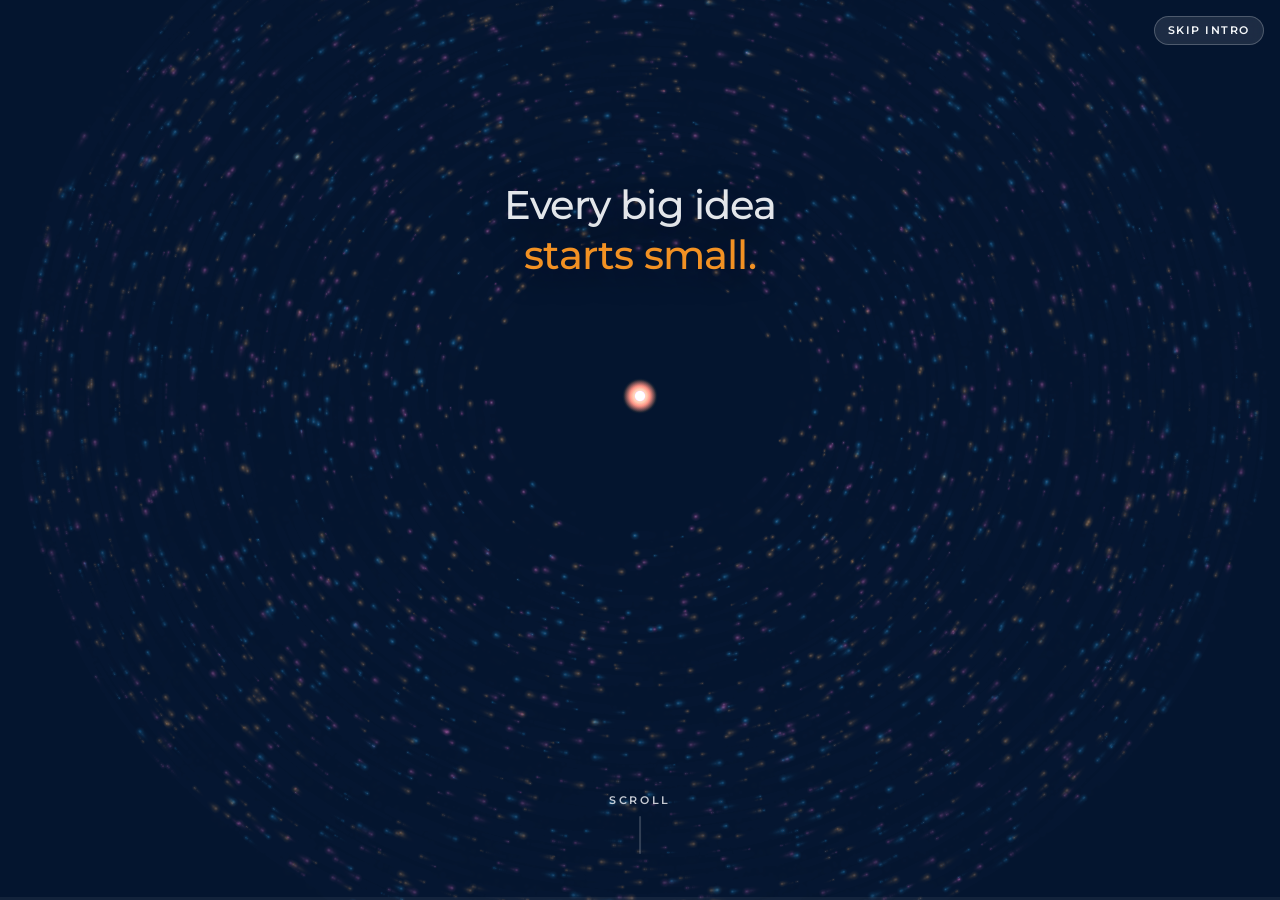
==== commit 171f7aef: "Intro: particles hand over to the sharp high-res logo Co-Authored-By: Claude Opus 5.5 <noreply@anthr" ====
--- a/index.html
+++ b/index.html
@@ -479,7 +479,7 @@
   <p>Turn your phone sideways<br>for the full view.</p><small>Tap anywhere to continue</small>
 </div></div>
 
-<script src="intro.js?v=db927bac"></script>
+<script src="intro.js?v=cd4074a6"></script>
 <script src="script.js?v=0a1907a9"></script>
 
 </body>
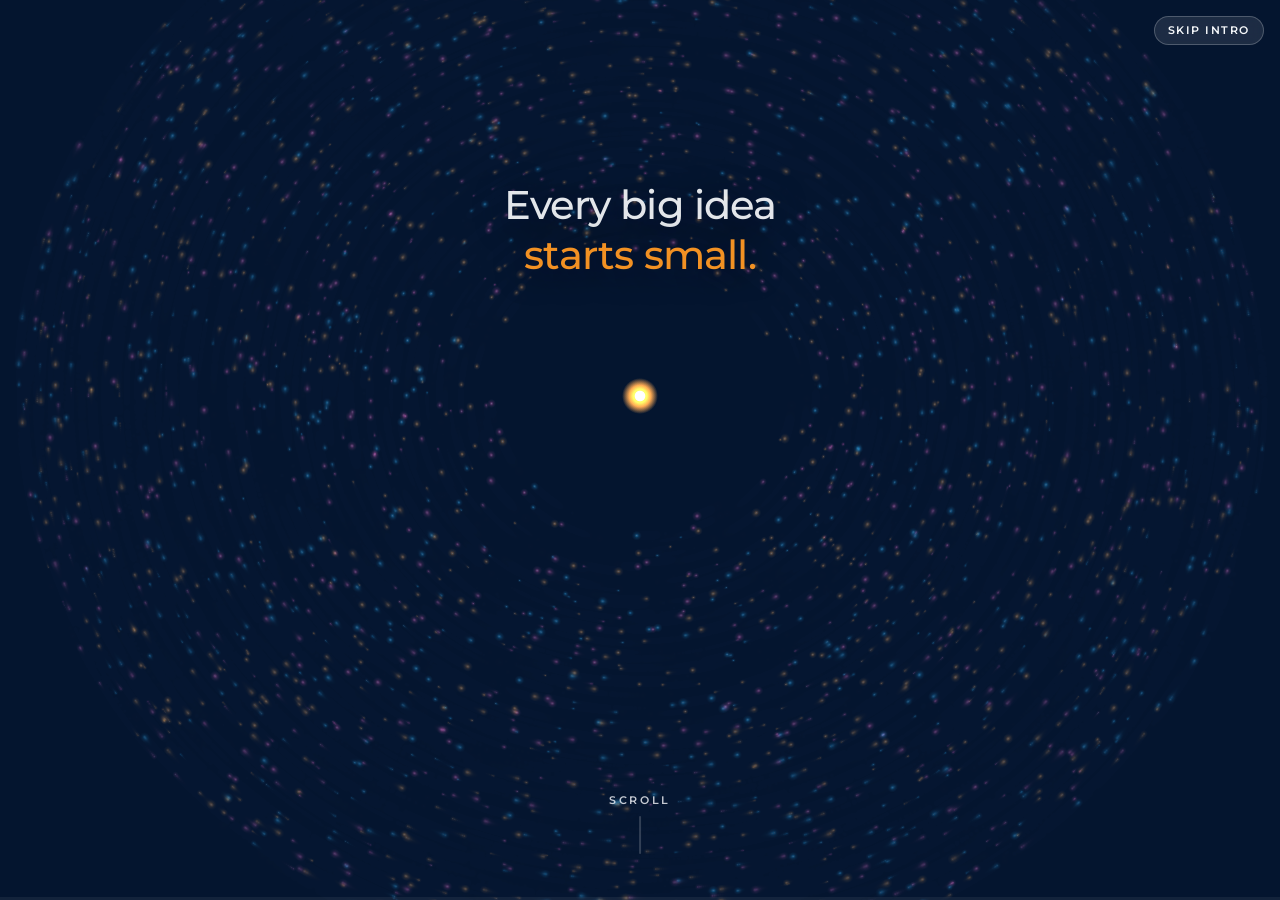
==== commit 67303172: "Use the MCG logo wherever MCG appears in a title Co-Authored-By: Claude Opus 5.5 <noreply@anthropic." ====
--- a/index.html
+++ b/index.html
@@ -10,7 +10,7 @@
 <link rel="stylesheet" href="https://fonts.googleapis.com/css2?family=Montserrat:wght@300;400;500;600;700&display=swap">
 <link rel="stylesheet" href="styles.css?v=06f9bc8c">
 <script>(function(){try{var h=location.hash;if((!h||h==='#'||h==='#1'||h==='#intro')&&!/nointro/.test(location.search)&&!(window.matchMedia&&matchMedia('(prefers-reduced-motion: reduce)').matches))document.documentElement.classList.add('intro')}catch(e){}})();</script>
-<link rel="stylesheet" href="intro.css?v=ae460a9e">
+<link rel="stylesheet" href="intro.css?v=98b8ef2d">
 </head>
 <body>
 <div id="intro" tabindex="-1" data-logo="assets/logo_white.webp" aria-label="MCG intro">
@@ -19,7 +19,7 @@
   <div class="in-txt" id="inT1"><p class="in-big">We think it.</p></div>
   <div class="in-txt" id="inT2"><p class="in-big">We make it.</p></div>
   <div class="in-txt" id="inT3"><p class="in-big">We grow it.</p><p class="in-stats">800+ brands · 22 years<br>Kuwait &amp; Beirut</p></div>
-  <div class="in-txt" id="inT4"><p class="in-big">Welcome to MCG.</p></div>
+  <div class="in-txt" id="inT4"><p class="in-big">Welcome to <img class="lg" src="assets/logo_white.webp" alt="MCG"></p></div>
   <button class="in-skip" id="inSkip" type="button">Skip intro</button>
   <div class="in-hint" id="inHint"><span id="inHintTx">Scroll</span><i></i></div>
   <div class="in-bar"><i id="inBar"></i></div>
@@ -28,8 +28,8 @@
     <div class="ch-top"><img src="assets/logo_white.webp" alt="MCG"><p class="ch-k">Two divisions. One group.</p><p class="ch-h">Where would you like to start?</p></div>
     <div class="ch-tree" aria-hidden="true"><i></i></div>
     <div class="ch-cards">
-      <button class="ch-card ag" id="chAgency" type="button"><span class="ch-n">01</span><b>MCG Agency</b><span class="ch-s">Marketing &amp; Communications</span><span class="ch-d">Brand, content, campaigns, media and events, for 800+ brands since 2004.</span><span class="ch-go">See our credentials <svg viewBox="0 0 24 24" fill="none" stroke="currentColor" stroke-width="2" aria-hidden="true"><path d="M4 12h15M13 6l6 6-6 6"/></svg></span></button>
-      <a class="ch-card ai" id="chAI" href="ai.html"><span class="ch-n">02</span><b>MCG AI</b><span class="ch-s">Enterprise AI Transformation</span><span class="ch-d">AI consulting, AI as a service, enablement and an innovation lab. In collaboration with NeueCode.</span><span class="ch-go">Explore MCG AI <svg viewBox="0 0 24 24" fill="none" stroke="currentColor" stroke-width="2" aria-hidden="true"><path d="M4 12h15M13 6l6 6-6 6"/></svg></span></a>
+      <button class="ch-card ag" id="chAgency" type="button"><span class="ch-n">01</span><b><img class="lg" src="assets/logo_white.webp" alt="MCG"> Agency</b><span class="ch-s">Marketing &amp; Communications</span><span class="ch-d">Brand, content, campaigns, media and events, for 800+ brands since 2004.</span><span class="ch-go">See our credentials <svg viewBox="0 0 24 24" fill="none" stroke="currentColor" stroke-width="2" aria-hidden="true"><path d="M4 12h15M13 6l6 6-6 6"/></svg></span></button>
+      <a class="ch-card ai" id="chAI" href="ai.html"><span class="ch-n">02</span><b><img class="lg" src="assets/logo_white.webp" alt="MCG"> AI</b><span class="ch-s">Enterprise AI Transformation</span><span class="ch-d">AI consulting, AI as a service, enablement and an innovation lab. In collaboration with NeueCode.</span><span class="ch-go">Explore MCG AI <svg viewBox="0 0 24 24" fill="none" stroke="currentColor" stroke-width="2" aria-hidden="true"><path d="M4 12h15M13 6l6 6-6 6"/></svg></span></a>
     </div>
   </div>
 </div>
--- a/intro.css
+++ b/intro.css
@@ -59,3 +59,6 @@
   .ch-cards{grid-template-columns:1fr 1fr;gap:18px}
   .ch-card{padding:28px 28px 24px}
 }
+
+/* the logo stands in for "MCG" in titles */
+#intro .lg{display:inline-block;height:.96em;width:auto;vertical-align:-.24em;margin-right:.04em}
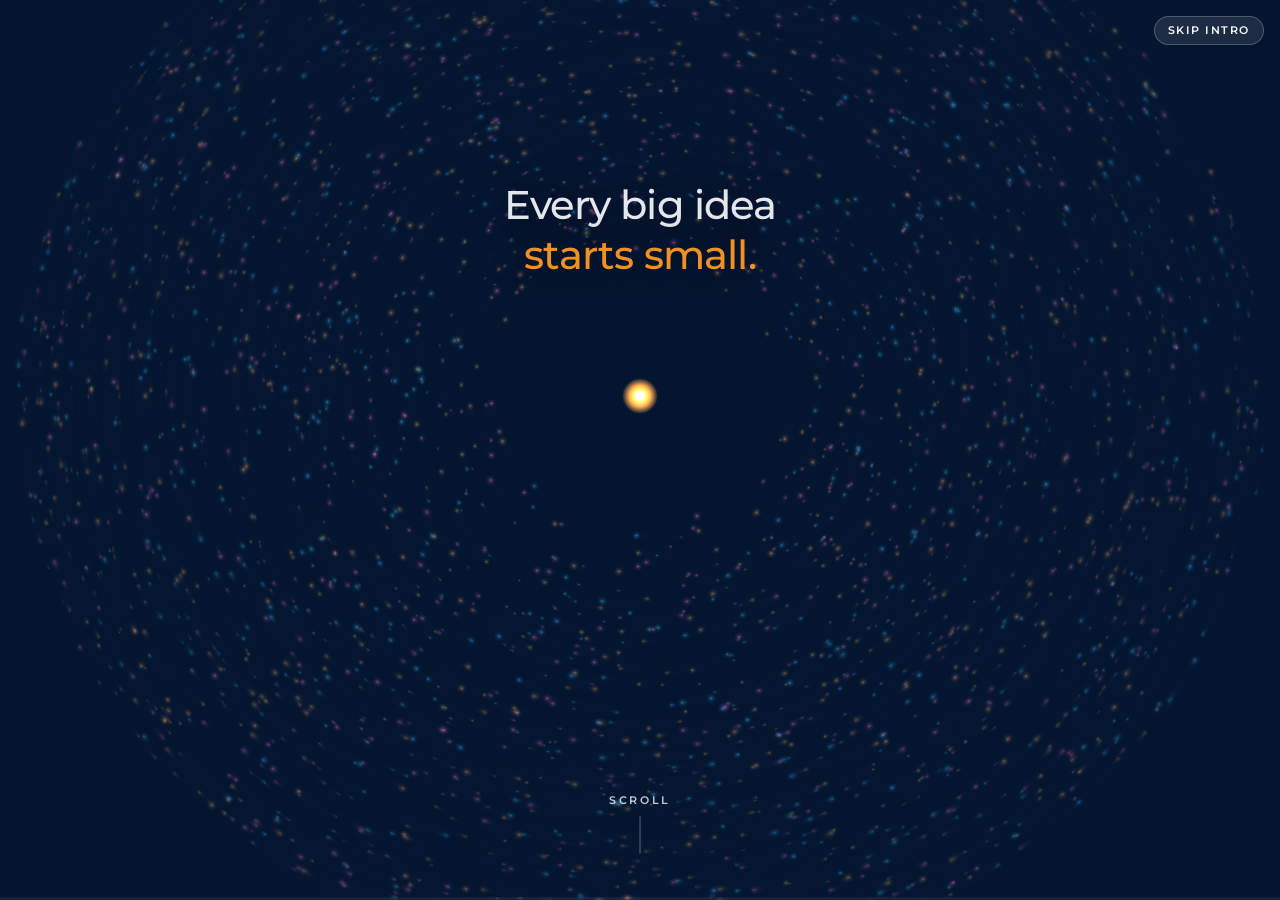
==== commit ad8d0507: "Client wall: add Ford Alghanim (key client tile, automotive) Co-Authored-By: Claude Opus 5.5 <norepl" ====
--- a/index.html
+++ b/index.html
@@ -480,7 +480,7 @@
 </div></div>
 
 <script src="intro.js?v=cd4074a6"></script>
-<script src="script.js?v=0a1907a9"></script>
+<script src="script.js?v=5cfcb3ef"></script>
 
 </body>
 </html>
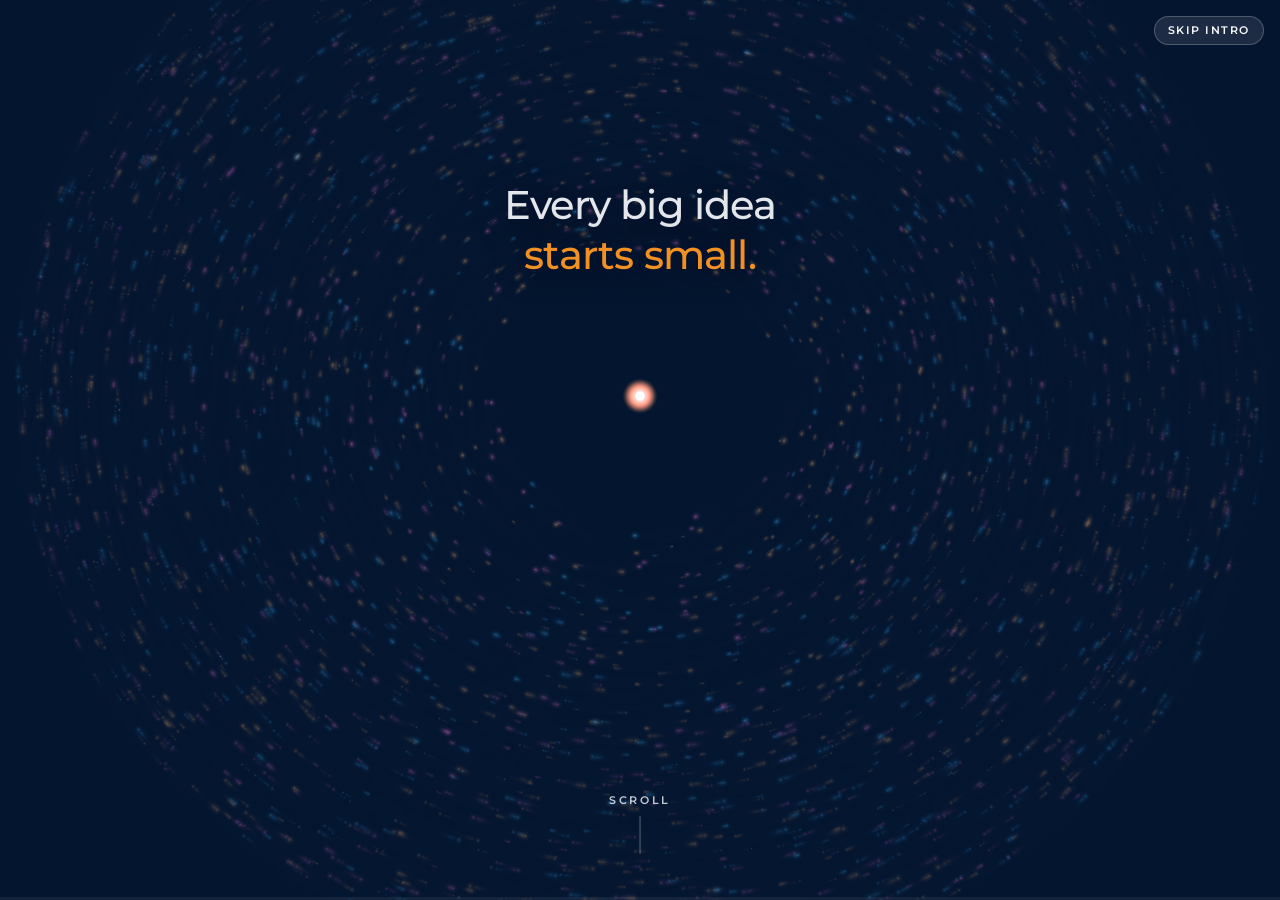
==== commit c454e29e: "Client wall: Ford Alghanim as a big key-client tile Co-Authored-By: Claude Opus 5.5 <noreply@anthrop" ====
--- a/index.html
+++ b/index.html
@@ -480,7 +480,7 @@
 </div></div>
 
 <script src="intro.js?v=cd4074a6"></script>
-<script src="script.js?v=5cfcb3ef"></script>
+<script src="script.js?v=5b8711ab"></script>
 
 </body>
 </html>
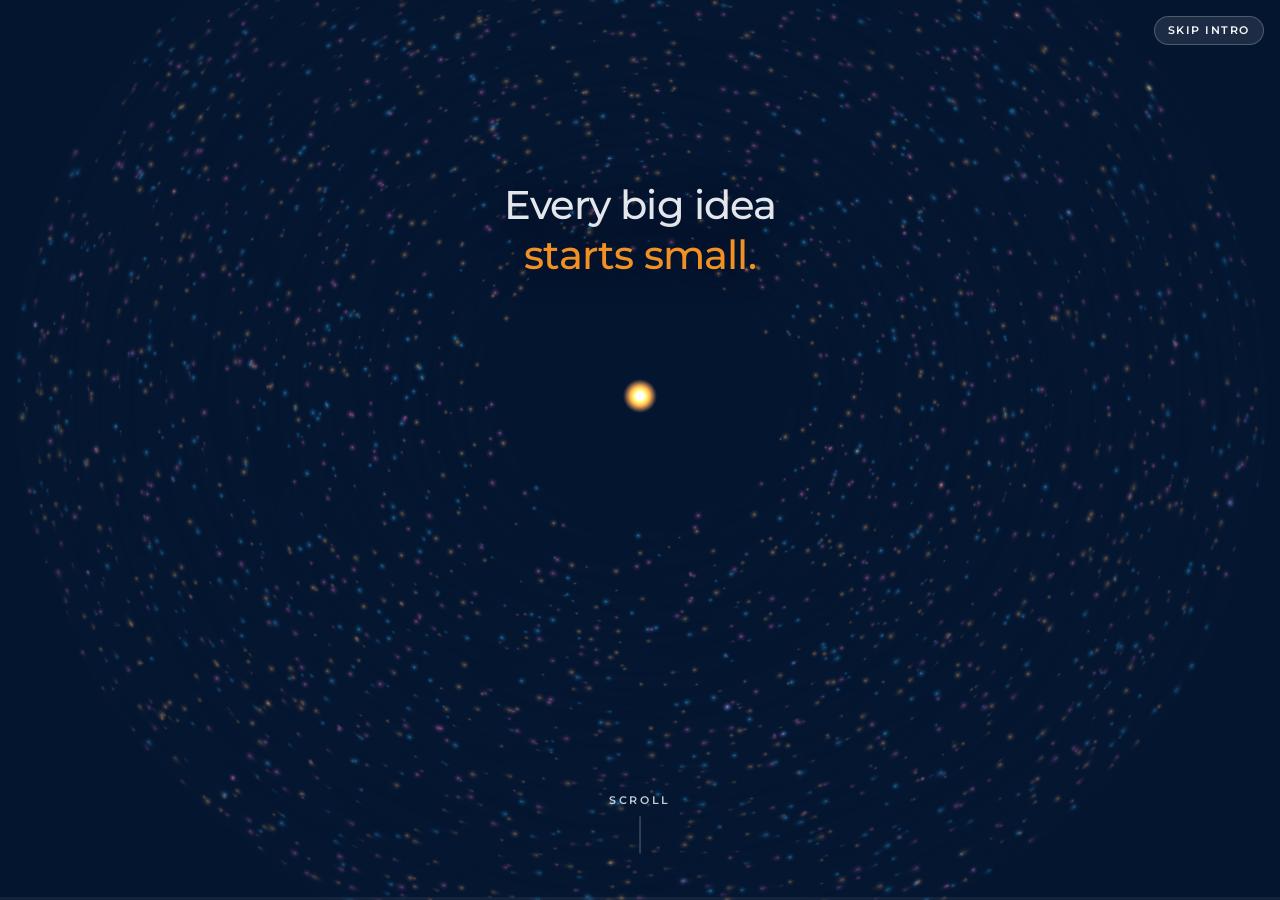
==== commit 6441380a: "Client wall: Ford Alghanim logo (navy script with Alghanim wordmark) Co-Authored-By: Claude Opus 5.5" ====
--- a/index.html
+++ b/index.html
@@ -480,7 +480,7 @@
 </div></div>
 
 <script src="intro.js?v=cd4074a6"></script>
-<script src="script.js?v=5b8711ab"></script>
+<script src="script.js?v=d070624e"></script>
 
 </body>
 </html>
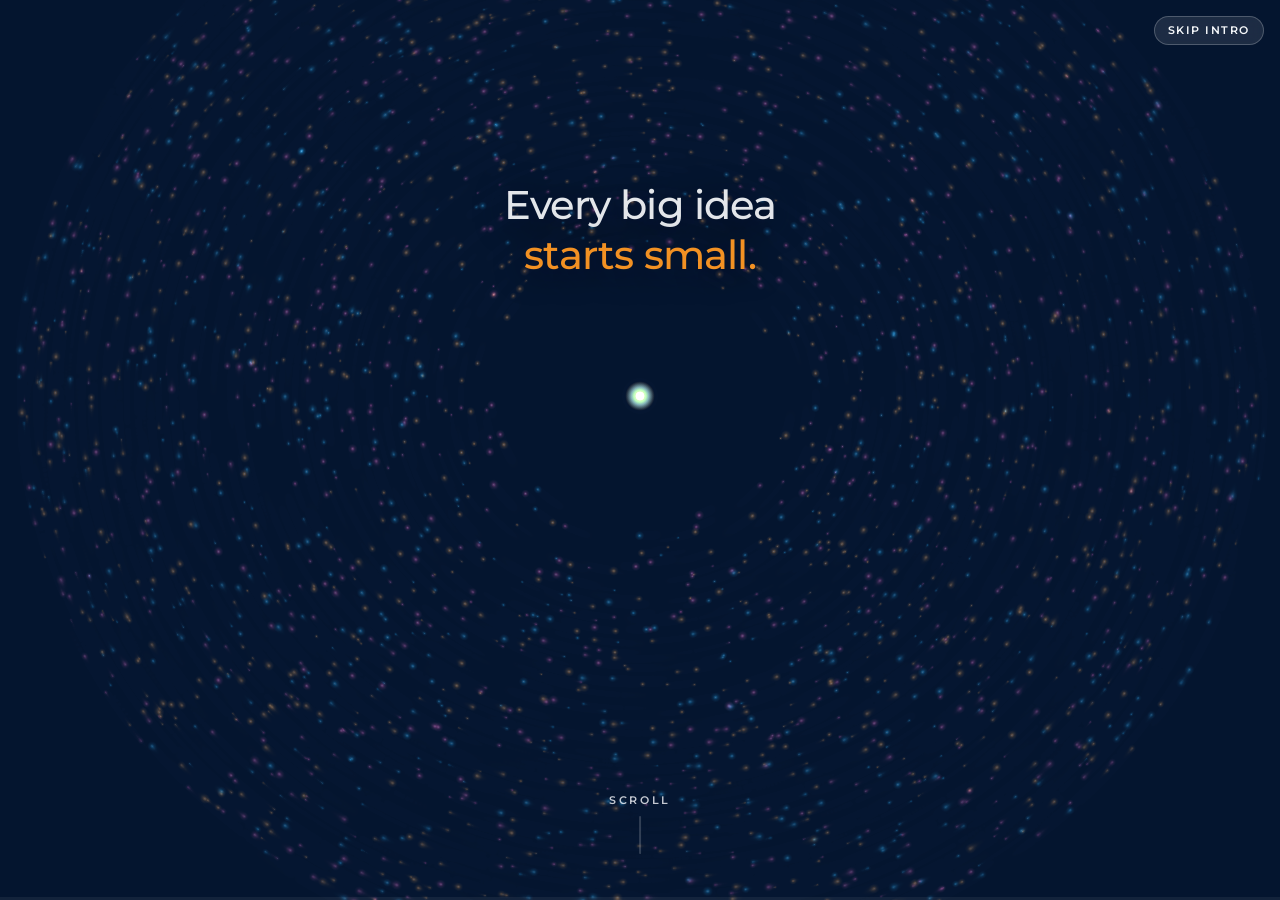
==== commit ce0a9fde: "Client wall: add Alpha Store and Noisette Chocolate (linked to its case study) Co-Authored-By: Claud" ====
--- a/index.html
+++ b/index.html
@@ -480,7 +480,7 @@
 </div></div>
 
 <script src="intro.js?v=cd4074a6"></script>
-<script src="script.js?v=d070624e"></script>
+<script src="script.js?v=def99a3f"></script>
 
 </body>
 </html>
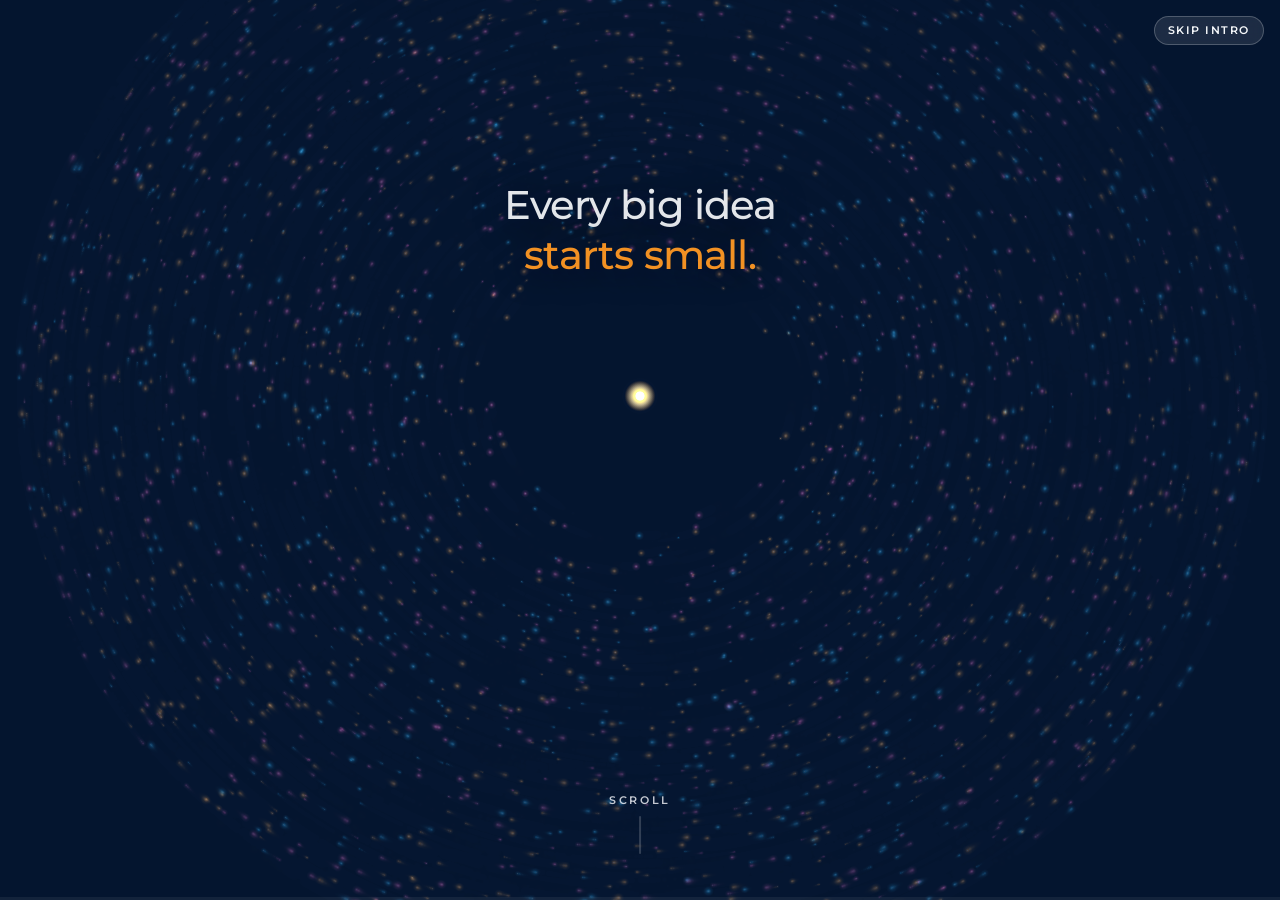
==== commit a603e503: "Client wall: Noisette sits with the food brands, Alpha Store with retail and tech Co-Authored-By: Cl" ====
--- a/index.html
+++ b/index.html
@@ -480,7 +480,7 @@
 </div></div>
 
 <script src="intro.js?v=cd4074a6"></script>
-<script src="script.js?v=def99a3f"></script>
+<script src="script.js?v=bedd53c4"></script>
 
 </body>
 </html>
